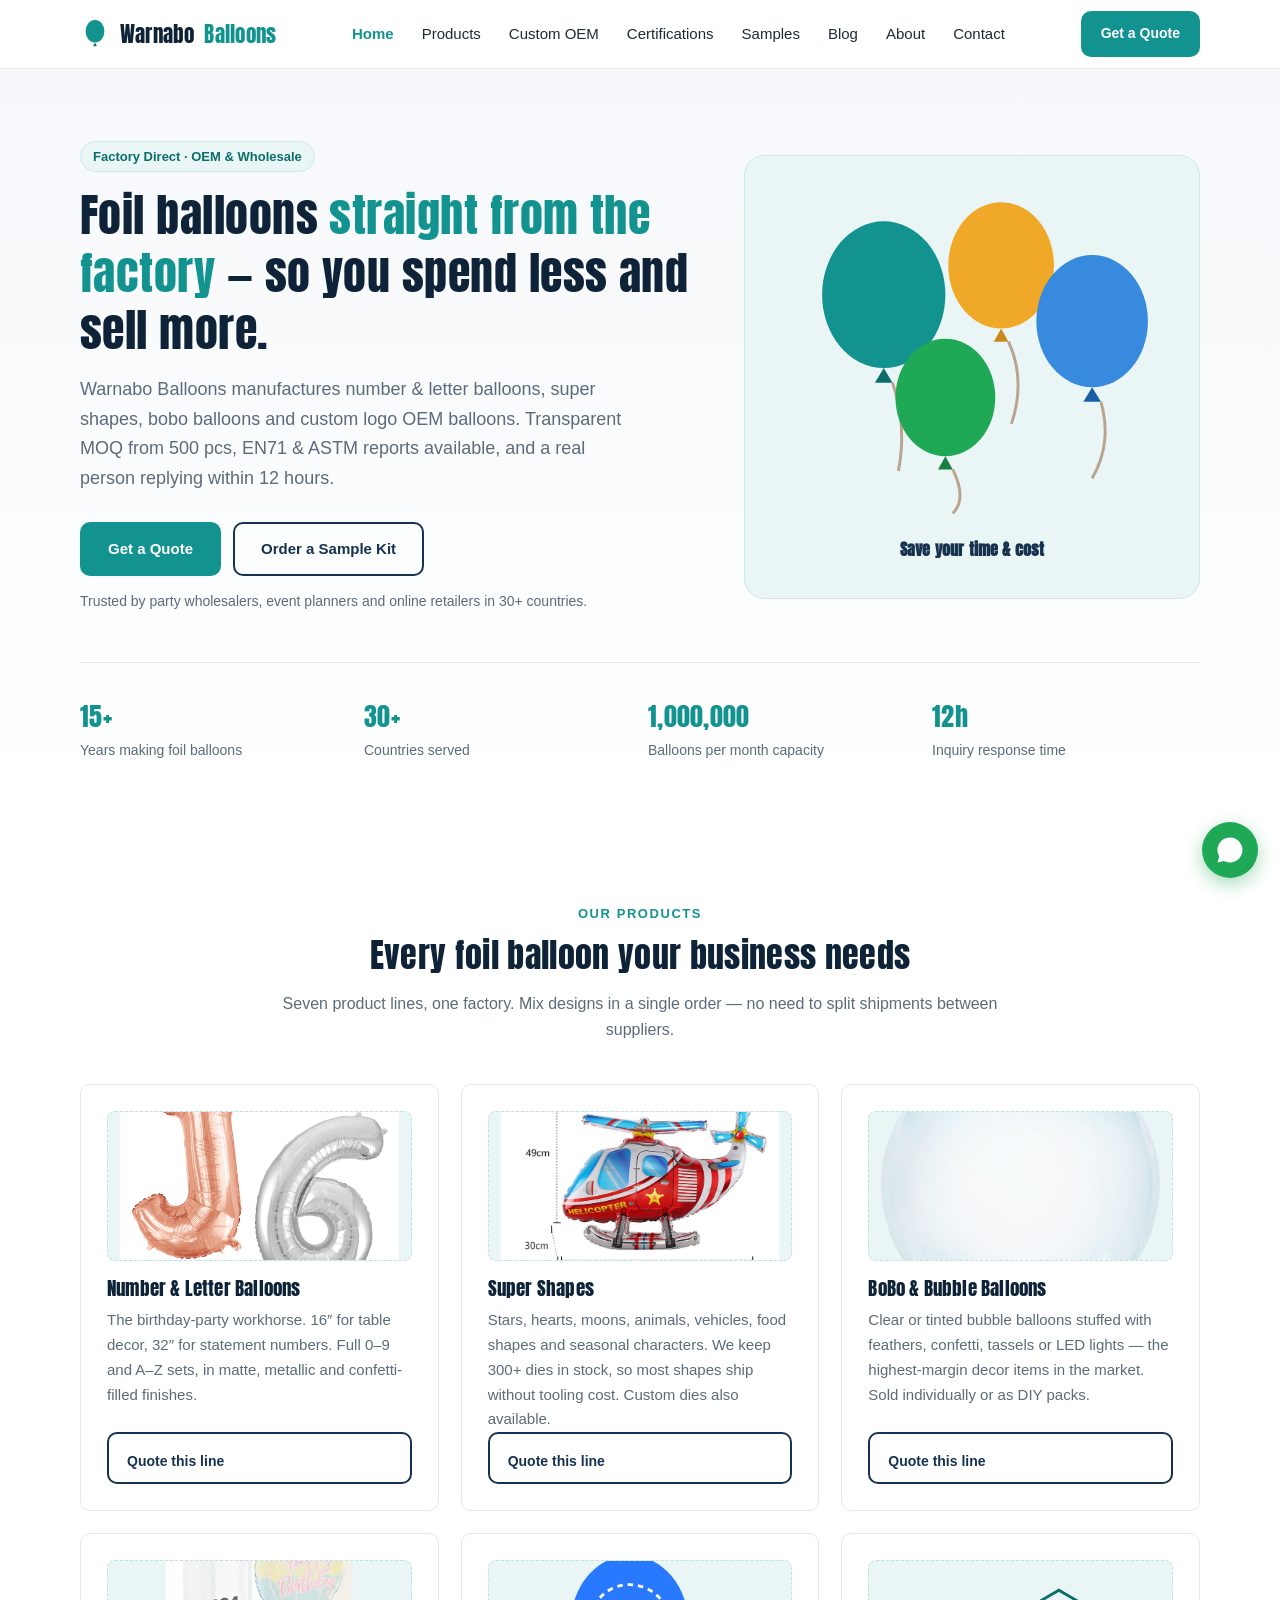
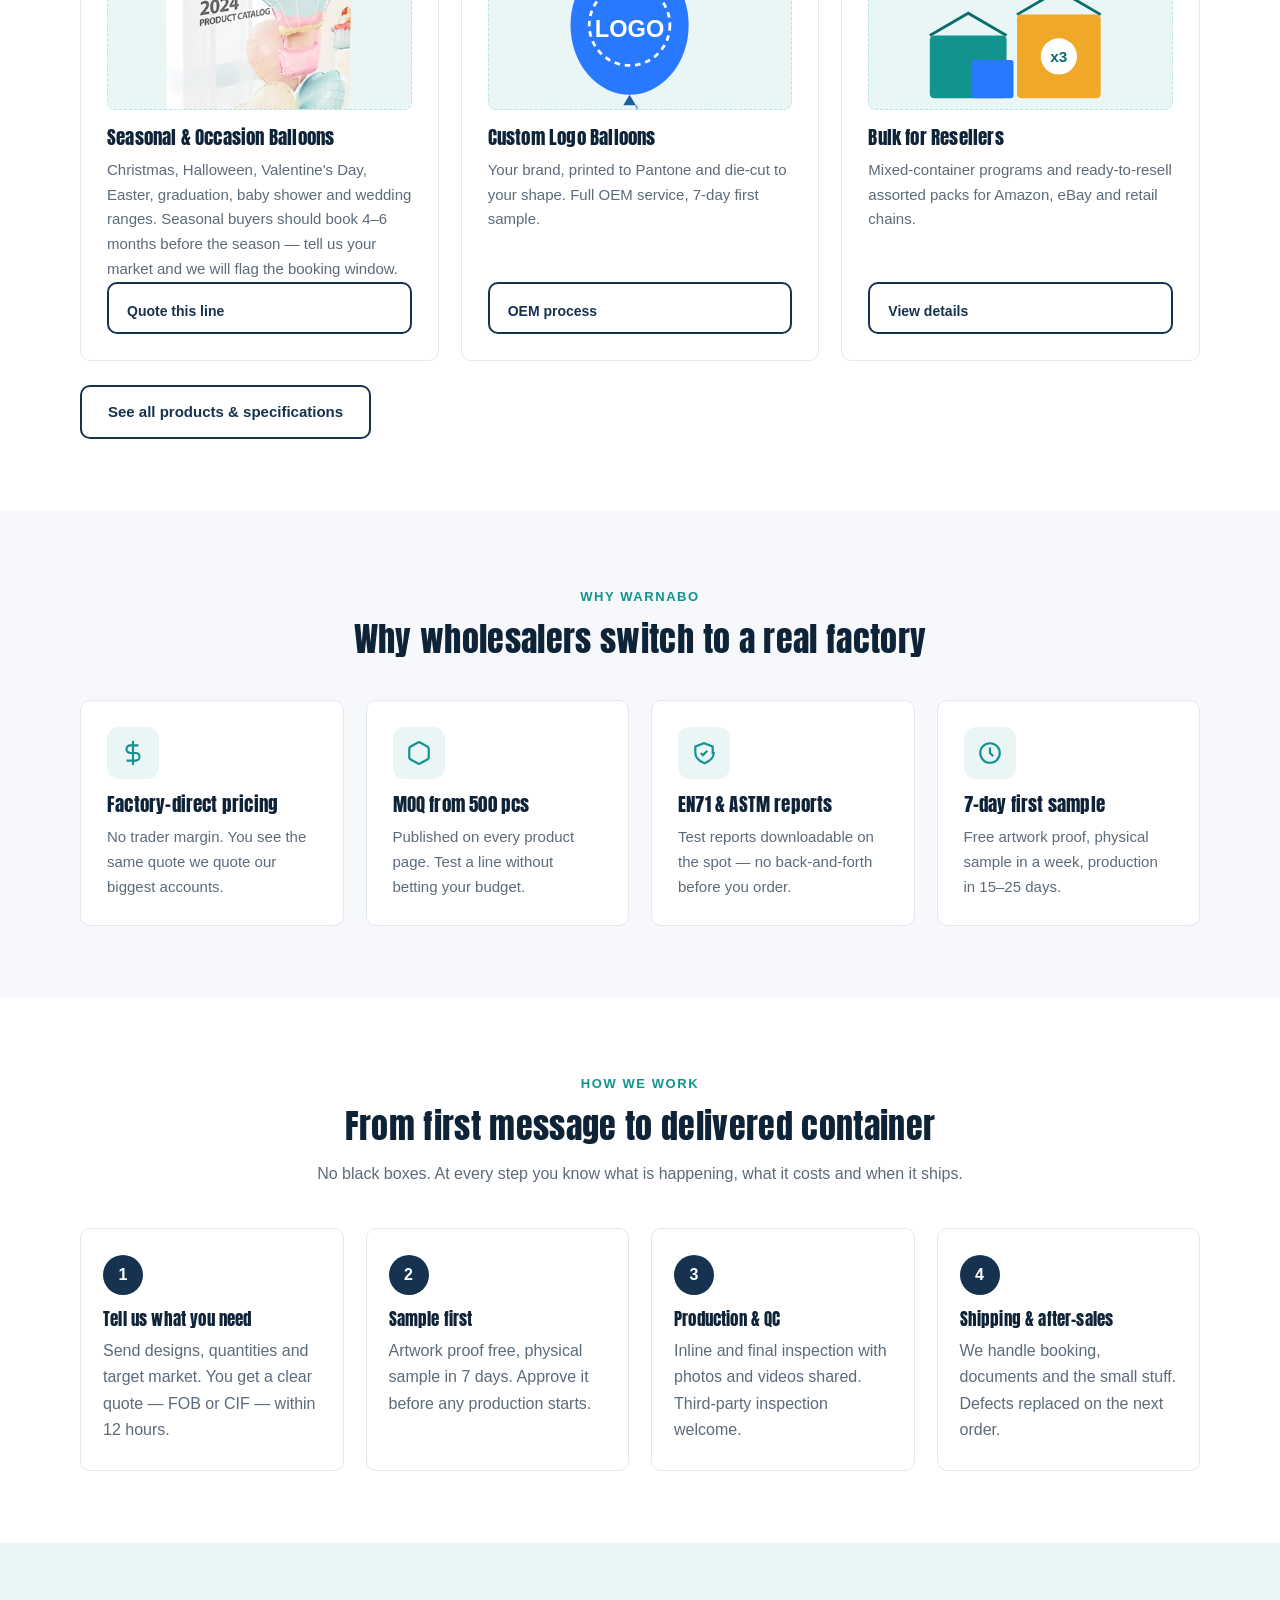
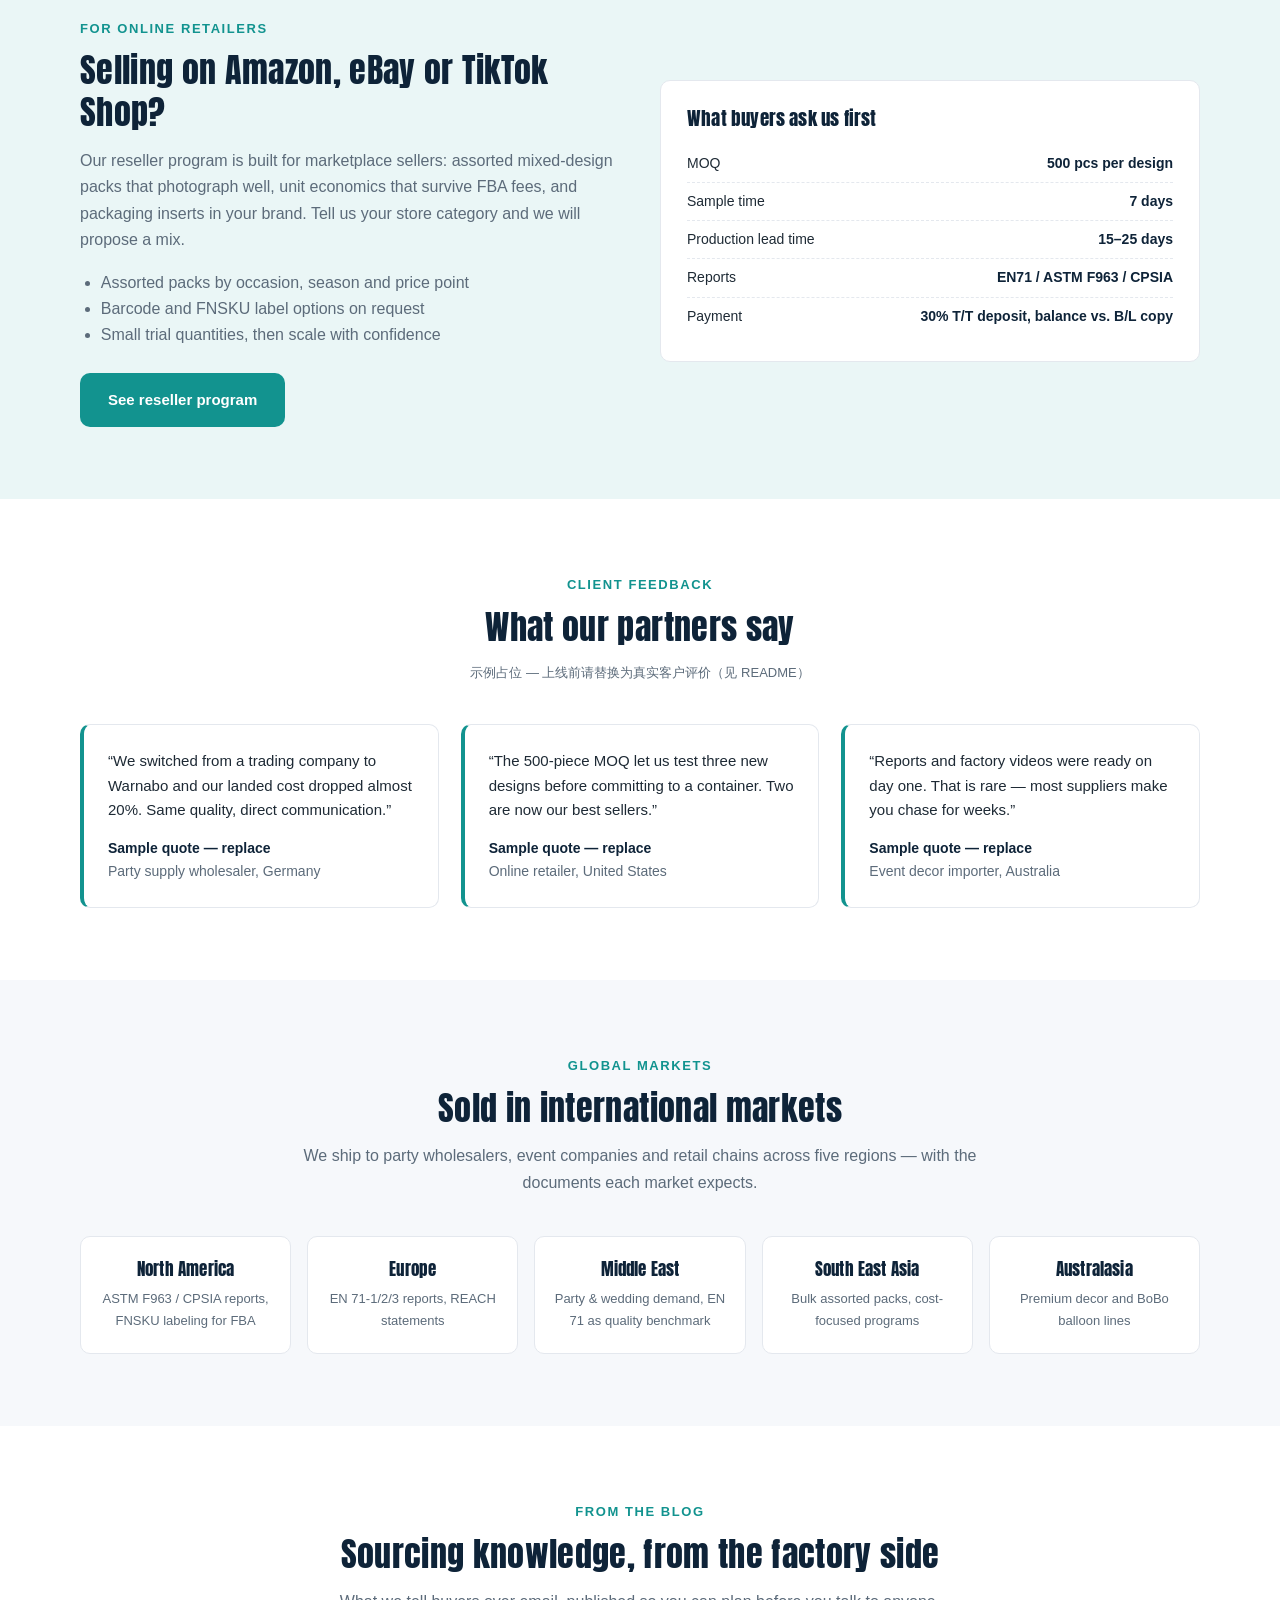
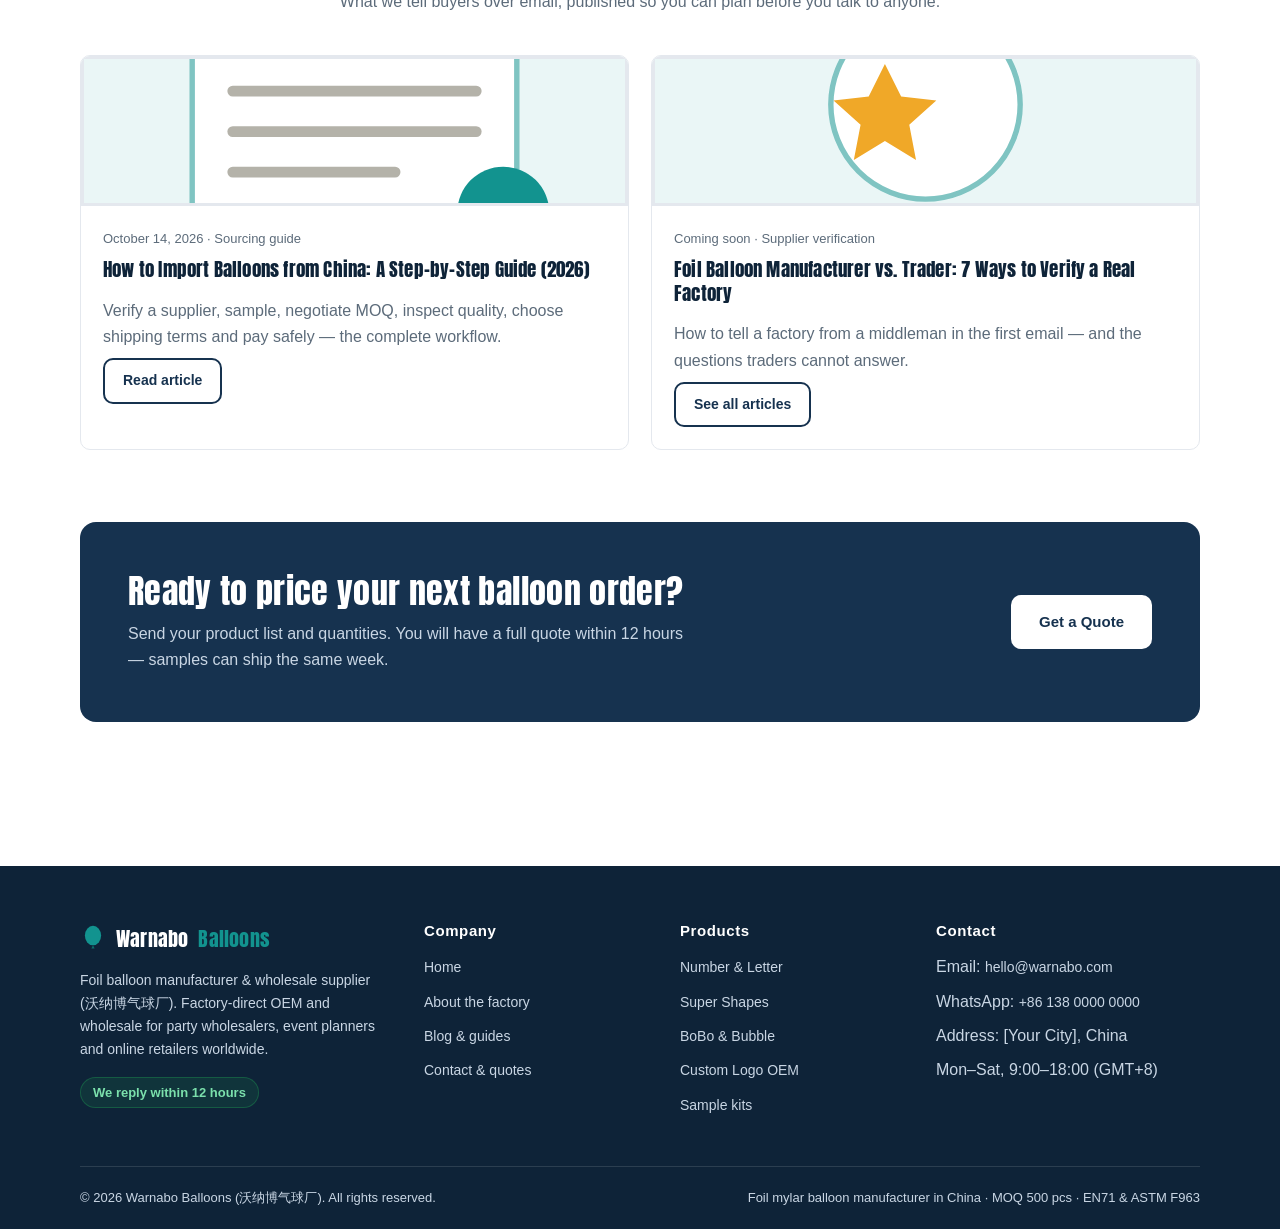
==== index.html @ c81b6c22 "Add files via upload" ====
<!DOCTYPE html>
<html lang="en">
<head>
<meta charset="UTF-8">
<meta name="viewport" content="width=device-width, initial-scale=1.0">
<title>Warnabo Balloons | Foil Mylar Balloon Manufacturer &amp; Wholesale Supplier in China</title>
<meta name="description" content="Warnabo is a China-based foil balloon factory supplying wholesale number &amp; letter balloons, super shapes, bobo balloons and custom logo OEM balloons. MOQ from 500 pcs. EN71 &amp; ASTM certified. Reply within 12 hours.">
<link rel="icon" href="data:image/svg+xml,%3Csvg xmlns='http://www.w3.org/2000/svg' viewBox='0 0 32 32'%3E%3Cellipse cx='16' cy='13' rx='10' ry='12' fill='%23E1553C'/%3E%3Cpath d='M16 25l-2 4h4z' fill='%23C24329'/%3E%3C/svg%3E">
<link rel="stylesheet" href="css/style.css">
<link rel="preconnect" href="https://fonts.googleapis.com">
<link rel="preconnect" href="https://fonts.gstatic.com" crossorigin>
<link href="https://fonts.googleapis.com/css2?family=Anton&display=swap" rel="stylesheet">
</head>
<body>
<header class="site-header">
  <div class="container header-inner">
    <a class="logo" href="index.html">
      <svg width="30" height="30" viewBox="0 0 32 32"><ellipse cx="16" cy="13" rx="10" ry="12" fill="#12938F"/><path d="M16 25l-2 4h4z" fill="#0C6E6B"/></svg>
      Warnabo <span>Balloons</span>
    </a>
    <nav class="nav" id="main-nav" aria-label="Main navigation">
      <a href="index.html" class="active">Home</a>
      <a href="products.html">Products</a>
      <a href="custom-oem.html">Custom OEM</a>
      <a href="certifications.html">Certifications</a>
      <a href="samples.html">Samples</a>
      <a href="blog.html">Blog</a>
      <a href="about.html">About</a>
      <a href="contact.html">Contact</a>
    </nav>
    <div class="header-cta">
      <a class="btn btn-primary btn-sm" href="contact.html">Get a Quote</a>
      <button class="nav-toggle" aria-label="Toggle menu" aria-expanded="false">
        <svg width="22" height="22" viewBox="0 0 24 24" fill="none" stroke="#16324F" stroke-width="2"><path d="M3 6h18M3 12h18M3 18h18"/></svg>
      </button>
    </div>
  </div>
</header>
<main>
<section class="hero">
  <div class="container hero-grid">
    <div>
      <span class="badge">Factory Direct · OEM &amp; Wholesale</span>
      <h1 style="margin-top:14px">Foil balloons <span>straight from the factory</span> — so you spend less and sell more.</h1>
      <p class="lead">Warnabo Balloons manufactures number &amp; letter balloons, super shapes, bobo balloons and custom logo OEM balloons. Transparent MOQ from 500 pcs, EN71 &amp; ASTM reports available, and a real person replying within 12 hours.</p>
      <div class="hero-actions">
        <a class="btn btn-primary" href="contact.html">Get a Quote</a>
        <a class="btn btn-ghost" href="samples.html">Order a Sample Kit</a>
      </div>
      <p class="hero-note">Trusted by party wholesalers, event planners and online retailers in 30+ countries.</p>
    </div>
    <div class="hero-art">
      <svg viewBox="0 0 260 220" width="100%" role="img" aria-label="Assorted foil balloons illustration">
        <g>
          <ellipse cx="70" cy="70" rx="42" ry="50" fill="#12938F"/>
          <path d="M70 120l-6 10h12z" fill="#0C6E6B"/><path d="M76 130q10 30 4 60" stroke="#B9A48F" fill="none" stroke-width="2"/>
          <ellipse cx="150" cy="50" rx="36" ry="43" fill="#F0A828"/>
          <path d="M150 93l-5 9h10z" fill="#C98A1D"/><path d="M155 102q12 26 2 56" stroke="#B9A48F" fill="none" stroke-width="2"/>
          <ellipse cx="212" cy="88" rx="38" ry="45" fill="#378ADD"/>
          <path d="M212 133l-6 10h12z" fill="#185FA5"/><path d="M218 143q8 28 -6 52" stroke="#B9A48F" fill="none" stroke-width="2"/>
          <ellipse cx="112" cy="140" rx="34" ry="40" fill="#1FA855"/>
          <path d="M112 180l-5 9h10z" fill="#157F3D"/><path d="M117 189q10 20 0 30" stroke="#B9A48F" fill="none" stroke-width="2"/>
        </g>
      </svg>
      <p class="tagline">Save your time &amp; cost</p>
    </div>
  </div>
  <div class="container">
    <div class="stats-strip">
      <div class="stat"><b data-count="15" data-suffix="+">15+</b><span>Years making foil balloons</span></div>
      <div class="stat"><b data-count="30" data-suffix="+">30+</b><span>Countries served</span></div>
      <div class="stat"><b data-count="1000000">1,000,000</b><span>Balloons per month capacity</span></div>
      <div class="stat"><b data-count="12" data-suffix="h">12h</b><span>Inquiry response time</span></div>
    </div>
  </div>
</section>
<section class="section">
  <div class="container">
    <div class="section-head center">
      <span class="kicker">Our Products</span>
      <h2>Every foil balloon your business needs</h2>
      <p>Seven product lines, one factory. Mix designs in a single order — no need to split shipments between suppliers.</p>
    </div>
    <div class="grid grid-3" id="home-products-grid">
      <div class="card cat-card">
        <img class="thumb" style="height:150px" src="images/number-letter.jpg" alt="Wholesale number and letter foil balloons" loading="lazy">
        <h3>Number &amp; Letter Balloons</h3>
        <p>16&Prime; and 32&Prime; inflatable digits and letters — birthday, anniversary and milestone best sellers.</p>
        <a class="btn btn-ghost btn-sm cat-actions" href="products.html#number-letter">View details</a>
      </div>
      <div class="card cat-card">
        <img class="thumb" style="height:150px" src="images/seasonal.png" alt="Seasonal and occasion foil balloons" loading="lazy">
        <h3>Super Shapes</h3>
        <p>Stars, hearts, animals, vehicles and licensed-style characters — over 300 designs in stock.</p>
        <a class="btn btn-ghost btn-sm cat-actions" href="products.html#super-shapes">View details</a>
      </div>
      <div class="card cat-card">
        <img class="thumb" style="height:150px" src="images/super-shapes.jpg" alt="Super shape foil balloons" loading="lazy">
        <h3>BoBo &amp; Bubble Balloons</h3>
        <p>Clear-stuffed bubble balloons with feather, confetti or LED fillings — the premium decor line.</p>
        <a class="btn btn-ghost btn-sm cat-actions" href="products.html#bobo-bubble">View details</a>
      </div>
      <div class="card cat-card">
        <img class="thumb" style="height:150px" src="images/custom-oem.svg" alt="Custom logo foil balloons" loading="lazy">
        <h3>Seasonal &amp; Occasions</h3>
        <p>Christmas, Halloween, Valentine's, graduation and baby shower ranges, updated every season.</p>
        <a class="btn btn-ghost btn-sm cat-actions" href="products.html#seasonal">View details</a>
      </div>
      <div class="card cat-card">
        <img class="thumb" style="height:150px" src="images/bobo-bubble.png" alt="BoBo and bubble balloons" loading="lazy">
        <h3>Custom Logo Balloons</h3>
        <p>Your brand, printed to Pantone and die-cut to your shape. Full OEM service, 7-day first sample.</p>
        <a class="btn btn-ghost btn-sm cat-actions" href="custom-oem.html">OEM process</a>
      </div>
      <div class="card cat-card">
        <img class="thumb" style="height:150px" src="images/bulk-resellers.svg" alt="Bulk assorted balloon packs for resellers" loading="lazy">
        <h3>Bulk for Resellers</h3>
        <p>Mixed-container programs and ready-to-resell assorted packs for Amazon, eBay and retail chains.</p>
        <a class="btn btn-ghost btn-sm cat-actions" href="products.html#bulk-resellers">View details</a>
      </div>
    </div>
    <p class="mt-3"><a class="btn btn-ghost" href="products.html">See all products &amp; specifications</a></p>
  </div>
</section>
<section class="section section-soft">
  <div class="container">
    <div class="section-head center">
      <span class="kicker">Why Warnabo</span>
      <h2>Why wholesalers switch to a real factory</h2>
    </div>
    <div class="grid grid-4">
      <div class="card"><div class="card-icon"><svg width="26" height="26" viewBox="0 0 24 24" fill="none" stroke="#12938F" stroke-width="2"><path d="M12 1v22M17 5H9.5a3.5 3.5 0 000 7h5a3.5 3.5 0 010 7H6"/></svg></div>
        <h3>Factory-direct pricing</h3><p>No trader margin. You see the same quote we quote our biggest accounts.</p></div>
      <div class="card"><div class="card-icon"><svg width="26" height="26" viewBox="0 0 24 24" fill="none" stroke="#12938F" stroke-width="2"><path d="M21 16V8a2 2 0 00-1-1.73l-7-4a2 2 0 00-2 0l-7 4A2 2 0 003 8v8a2 2 0 001 1.73l7 4a2 2 0 002 0l7-4A2 2 0 0021 16z"/></svg></div>
        <h3>MOQ from 500 pcs</h3><p>Published on every product page. Test a line without betting your budget.</p></div>
      <div class="card"><div class="card-icon"><svg width="26" height="26" viewBox="0 0 24 24" fill="none" stroke="#12938F" stroke-width="2"><path d="M9 12l2 2 4-4"/><path d="M21 12c0 5-3.5 7.5-8.5 9.5C7.5 19.5 4 17 4 12V6l8-3 8 3v6z"/></svg></div>
        <h3>EN71 &amp; ASTM reports</h3><p>Test reports downloadable on the spot — no back-and-forth before you order.</p></div>
      <div class="card"><div class="card-icon"><svg width="26" height="26" viewBox="0 0 24 24" fill="none" stroke="#12938F" stroke-width="2"><circle cx="12" cy="12" r="9"/><path d="M12 7v5l3 3"/></svg></div>
        <h3>7-day first sample</h3><p>Free artwork proof, physical sample in a week, production in 15&ndash;25 days.</p></div>
    </div>
  </div>
</section>
<section class="section">
  <div class="container">
    <div class="section-head center">
      <span class="kicker">How We Work</span>
      <h2>From first message to delivered container</h2>
      <p>No black boxes. At every step you know what is happening, what it costs and when it ships.</p>
    </div>
    <div class="steps">
      <div class="step"><h3>Tell us what you need</h3><p>Send designs, quantities and target market. You get a clear quote — FOB or CIF — within 12 hours.</p></div>
      <div class="step"><h3>Sample first</h3><p>Artwork proof free, physical sample in 7 days. Approve it before any production starts.</p></div>
      <div class="step"><h3>Production &amp; QC</h3><p>Inline and final inspection with photos and videos shared. Third-party inspection welcome.</p></div>
      <div class="step"><h3>Shipping &amp; after-sales</h3><p>We handle booking, documents and the small stuff. Defects replaced on the next order.</p></div>
    </div>
  </div>
</section>
<section class="section section-warm">
  <div class="container grid grid-2" style="align-items:center; gap:40px">
    <div>
      <span class="kicker">For Online Retailers</span>
      <h2>Selling on Amazon, eBay or TikTok Shop?</h2>
      <p>Our reseller program is built for marketplace sellers: assorted mixed-design packs that photograph well, unit economics that survive FBA fees, and packaging inserts in your brand. Tell us your store category and we will propose a mix.</p>
      <ul class="mt-2" style="color:var(--muted)">
        <li>Assorted packs by occasion, season and price point</li>
        <li>Barcode and FNSKU label options on request</li>
        <li>Small trial quantities, then scale with confidence</li>
      </ul>
      <p class="mt-3"><a class="btn btn-primary" href="products.html#bulk-resellers">See reseller program</a></p>
    </div>
    <div class="card">
      <h3>What buyers ask us first</h3>
      <ul class="spec-list mt-2">
        <li><span>MOQ</span><b>500 pcs per design</b></li>
        <li><span>Sample time</span><b>7 days</b></li>
        <li><span>Production lead time</span><b>15&ndash;25 days</b></li>
        <li><span>Reports</span><b>EN71 / ASTM F963 / CPSIA</b></li>
        <li><span>Payment</span><b>30% T/T deposit, balance vs. B/L copy</b></li>
      </ul>
    </div>
  </div>
</section>
<section class="section">
  <div class="container">
    <div class="section-head center">
      <span class="kicker">Client Feedback</span>
      <h2>What our partners say</h2>
      <p style="font-size:13px; color:var(--muted)">示例占位 — 上线前请替换为真实客户评价（见 README）</p>
    </div>
    <div class="grid grid-3">
      <div class="quote"><p>&ldquo;We switched from a trading company to Warnabo and our landed cost dropped almost 20%. Same quality, direct communication.&rdquo;</p><footer><b>Sample quote — replace</b>Party supply wholesaler, Germany</footer></div>
      <div class="quote"><p>&ldquo;The 500-piece MOQ let us test three new designs before committing to a container. Two are now our best sellers.&rdquo;</p><footer><b>Sample quote — replace</b>Online retailer, United States</footer></div>
      <div class="quote"><p>&ldquo;Reports and factory videos were ready on day one. That is rare — most suppliers make you chase for weeks.&rdquo;</p><footer><b>Sample quote — replace</b>Event decor importer, Australia</footer></div>
    </div>
  </div>
</section>
<section class="section section-soft">
  <div class="container">
    <div class="section-head center">
      <span class="kicker">Global Markets</span>
      <h2>Sold in international markets</h2>
      <p>We ship to party wholesalers, event companies and retail chains across five regions — with the documents each market expects.</p>
    </div>
    <div class="market-grid">
      <div class="market-card"><h3>North America</h3><p>ASTM F963 / CPSIA reports, FNSKU labeling for FBA</p></div>
      <div class="market-card"><h3>Europe</h3><p>EN 71-1/2/3 reports, REACH statements</p></div>
      <div class="market-card"><h3>Middle East</h3><p>Party &amp; wedding demand, EN 71 as quality benchmark</p></div>
      <div class="market-card"><h3>South East Asia</h3><p>Bulk assorted packs, cost-focused programs</p></div>
      <div class="market-card"><h3>Australasia</h3><p>Premium decor and BoBo balloon lines</p></div>
    </div>
  </div>
</section>
<section class="section">
  <div class="container">
    <div class="section-head center">
      <span class="kicker">From the Blog</span>
      <h2>Sourcing knowledge, from the factory side</h2>
      <p>What we tell buyers over email, published so you can plan before you talk to anyone.</p>
    </div>
    <div class="grid grid-2">
      <div class="post-card">
        <img class="thumb" style="height:150px" src="images/blog-cover-1.svg" alt="Balloon importing guide" loading="lazy">
        <div class="body">
          <span class="post-meta">October 14, 2026 · Sourcing guide</span>
          <h3 style="font-size:19px">How to Import Balloons from China: A Step-by-Step Guide (2026)</h3>
          <p>Verify a supplier, sample, negotiate MOQ, inspect quality, choose shipping terms and pay safely — the complete workflow.</p>
          <p><a class="btn btn-ghost btn-sm" href="blog/how-to-import-balloons-from-china.html" style="margin-top:auto">Read article</a></p>
        </div>
      </div>
      <div class="post-card">
        <img class="thumb" style="height:150px" src="images/blog-cover-2.svg" alt="Verifying a factory" loading="lazy">
        <div class="body">
          <span class="post-meta">Coming soon · Supplier verification</span>
          <h3 style="font-size:19px">Foil Balloon Manufacturer vs. Trader: 7 Ways to Verify a Real Factory</h3>
          <p>How to tell a factory from a middleman in the first email — and the questions traders cannot answer.</p>
          <p><a class="btn btn-ghost btn-sm" href="blog.html" style="margin-top:auto">See all articles</a></p>
        </div>
      </div>
    </div>
  </div>
</section>
<section class="section" style="padding-top:0">
  <div class="container">
    <div class="cta-band">
      <div>
        <h2>Ready to price your next balloon order?</h2>
        <p>Send your product list and quantities. You will have a full quote within 12 hours — samples can ship the same week.</p>
      </div>
      <a class="btn btn-light" href="contact.html">Get a Quote</a>
    </div>
  </div>
</section>
</main>
<footer class="site-footer">
  <div class="container">
    <div class="footer-grid">
      <div>
        <div class="footer-brand">
          <svg width="26" height="26" viewBox="0 0 32 32"><ellipse cx="16" cy="13" rx="10" ry="12" fill="#12938F"/><path d="M16 25l-2 4h4z" fill="#0C6E6B"/></svg>
          Warnabo <span>Balloons</span>
        </div>
        <p style="color:#C9D6E4; font-size:14px">Foil balloon manufacturer &amp; wholesale supplier (沃纳博气球厂). Factory-direct OEM and wholesale for party wholesalers, event planners and online retailers worldwide.</p>
        <p class="mt-2"><span class="badge badge-green" style="background:#1FA85522; border-color:#1FA85555; color:#7BE0AC">We reply within 12 hours</span></p>
      </div>
      <div>
        <h4>Company</h4>
        <ul>
          <li><a href="index.html">Home</a></li>
          <li><a href="about.html">About the factory</a></li>
          <li><a href="blog.html">Blog &amp; guides</a></li>
          <li><a href="contact.html">Contact &amp; quotes</a></li>
        </ul>
      </div>
      <div>
        <h4>Products</h4>
        <ul>
          <li><a href="products.html#number-letter">Number &amp; Letter</a></li>
          <li><a href="products.html#super-shapes">Super Shapes</a></li>
          <li><a href="products.html#bobo-bubble">BoBo &amp; Bubble</a></li>
          <li><a href="custom-oem.html">Custom Logo OEM</a></li>
          <li><a href="samples.html">Sample kits</a></li>
        </ul>
      </div>
      <div>
        <h4>Contact</h4>
        <ul>
          <li>Email: <a href="mailto:hello@warnabo.com">hello@warnabo.com</a></li>
          <li>WhatsApp: <a href="https://wa.me/8613800000000?text=Hi%20Warnabo%2C%20I%20found%20you%20on%20your%20website%20and%20I%27m%20interested%20in%20your%20foil%20balloons." target="_blank" rel="noopener">+86 138 0000 0000</a></li>
          <li>Address: [Your City], China — replace</li>
          <li>Mon&ndash;Sat, 9:00&ndash;18:00 (GMT+8)</li>
        </ul>
      </div>
    </div>
    <div class="footer-bottom">
      <span>&copy; 2026 Warnabo Balloons (沃纳博气球厂). All rights reserved.</span>
      <span>Foil mylar balloon manufacturer in China &middot; MOQ 500 pcs &middot; EN71 &amp; ASTM F963</span>
    </div>
  </div>
</footer>
<a class="wa-float" href="https://wa.me/8613800000000?text=Hi%20Warnabo%2C%20I%20found%20you%20on%20your%20website%20and%20I%27m%20interested%20in%20your%20foil%20balloons." target="_blank" rel="noopener" aria-label="Chat on WhatsApp">
  <svg viewBox="0 0 24 24" fill="#fff"><path d="M17.5 14.4c-.3-.2-1.8-.9-2.1-1s-.5-.1-.7.1c-.2.3-.7.9-.9 1.1-.2.2-.3.2-.6.1-.3-.2-1.2-.5-2.3-1.4-.8-.8-1.4-1.6-1.6-1.9-.2-.3 0-.4.1-.6.1-.1.3-.4.5-.6.1-.2.2-.3.3-.5.1-.2 0-.4 0-.5s-.7-1.7-.9-2.3c-.2-.6-.5-.5-.7-.5h-.6c-.2 0-.5.1-.8.4-.3.3-1 1-1 2.4s1 2.8 1.2 3c.1.2 2 3.1 4.9 4.3 2.4 1 3.4 1.1 4.6 1 .6 0 1.5-.6 1.7-1.2.2-.6.2-1.1.2-1.2-.1-.1-.2-.2-.5-.3zM12 2a10 10 0 00-8.6 15.1L2 22l5-1.3A10 10 0 1012 2z"/></svg>
</a>
<script src="js/main.js"></script>
<script src="js/render.js" defer></script>
</body>
</html>
---- css/style.css ----
:root {
  --navy: #16324F;
  --navy-dark: #0E2338;
  --coral: #12938F;
  --coral-dark: #0C6E6B;
  --ink: #1E2A35;
  --muted: #5C6B7A;
  --line: #E4E8EE;
  --bg: #FFFFFF;
  --bg-soft: #F6F8FB;
  --bg-warm: #EAF6F6;
  --green: #1FA855;
  --radius: 10px;
  --font: -apple-system, BlinkMacSystemFont, "Segoe UI", "PingFang SC", "Hiragino Sans GB", "Microsoft YaHei", Roboto, Helvetica, Arial, sans-serif;
}

* { margin: 0; padding: 0; box-sizing: border-box; }
html { scroll-behavior: smooth; -webkit-text-size-adjust: 100%; }
body { font-family: var(--font); color: var(--ink); background: var(--bg); line-height: 1.65; font-size: 16px; }
img { max-width: 100%; display: block; }
a { color: var(--navy); text-decoration: none; }
a:hover { color: var(--coral); }
ul, ol { padding-left: 1.3em; }
.container { max-width: 1160px; margin: 0 auto; padding: 0 20px; }
.section { padding: 72px 0; }
.section-soft { background: var(--bg-soft); }
.section-warm { background: var(--bg-warm); }
.section-head { max-width: 720px; margin-bottom: 40px; }
.section-head.center { margin-left: auto; margin-right: auto; text-align: center; }
.kicker { display: inline-block; font-size: 13px; font-weight: 600; letter-spacing: .12em; text-transform: uppercase; color: var(--coral); margin-bottom: 10px; }
h1, h2, h3, h4 { color: var(--navy-dark); line-height: 1.25; font-weight: 700; }
h1 { font-size: clamp(30px, 4.5vw, 46px); }
h2 { font-size: clamp(24px, 3.2vw, 34px); margin-bottom: 14px; }
h3 { font-size: 19px; margin-bottom: 8px; }
p { color: var(--muted); }
.lead { font-size: 18px; }
.mt-1 { margin-top: 8px; } .mt-2 { margin-top: 16px; } .mt-3 { margin-top: 24px; } .mt-4 { margin-top: 40px; }

.btn { display: inline-block; padding: 13px 26px; border-radius: var(--radius); font-weight: 600; font-size: 15px; border: 2px solid transparent; cursor: pointer; transition: all .15s; }
.btn-primary { background: var(--coral); color: #fff; }
.btn-primary:hover { background: var(--coral-dark); color: #fff; }
.btn-ghost { border-color: var(--navy); color: var(--navy); }
.btn-ghost:hover { background: var(--navy); color: #fff; }
.btn-light { background: #fff; color: var(--navy); }
.btn-sm { padding: 9px 18px; font-size: 14px; }

.badge { display: inline-block; padding: 4px 12px; border-radius: 999px; font-size: 13px; font-weight: 600; background: var(--bg-warm); color: var(--coral-dark); border: 1px solid #CDE9E9; }
.badge-green { background: #EAF7EF; color: var(--green); border-color: #CBEAD8; }

/* ---------- header ---------- */
.site-header { position: sticky; top: 0; z-index: 50; background: rgba(255,255,255,.96); border-bottom: 1px solid var(--line); }
.header-inner { display: flex; align-items: center; justify-content: space-between; gap: 20px; height: 68px; }
.logo { display: flex; align-items: center; gap: 10px; font-weight: 800; font-size: 21px; color: var(--navy-dark); }
.logo span { color: var(--coral); }
.logo:hover { color: var(--navy-dark); }
.nav { display: flex; align-items: center; gap: 4px; }
.nav a { padding: 8px 12px; font-size: 15px; font-weight: 500; color: var(--ink); border-radius: 8px; white-space: nowrap; }
.nav a:hover { background: var(--bg-soft); color: var(--coral); }
.nav a.active { color: var(--coral); font-weight: 600; }
.header-cta { display: flex; align-items: center; gap: 10px; }
.nav-toggle { display: none; background: none; border: 1px solid var(--line); border-radius: 8px; padding: 8px 10px; cursor: pointer; }
.nav-toggle svg { display: block; }

/* ---------- hero ---------- */
.hero { background: linear-gradient(180deg, var(--bg-soft), #fff); padding: 72px 0 64px; overflow: hidden; }
.hero-grid { display: grid; grid-template-columns: 1.15fr .85fr; gap: 48px; align-items: center; }
.hero h1 span { color: var(--coral); }
.hero .lead { margin-top: 16px; max-width: 560px; }
.hero-actions { display: flex; flex-wrap: wrap; gap: 12px; margin-top: 28px; }
.hero-note { margin-top: 14px; font-size: 14px; color: var(--muted); }
.hero-art { position: relative; background: var(--bg-warm); border: 1px solid #CDE9E9; border-radius: 20px; padding: 36px; text-align: center; }
.hero-art .tagline { font-weight: 700; color: var(--navy); margin-top: 12px; }
.stats-strip { display: grid; grid-template-columns: repeat(4, 1fr); gap: 16px; margin-top: 48px; border-top: 1px solid var(--line); padding-top: 32px; }
.stat b { display: block; font-size: 26px; color: var(--coral); }
.stat span { font-size: 14px; color: var(--muted); }

/* page hero (inner pages) */
.page-hero { background: var(--bg-soft); padding: 56px 0 48px; border-bottom: 1px solid var(--line); }
.page-hero p { max-width: 680px; margin-top: 12px; font-size: 17px; }

/* ---------- cards ---------- */
.grid { display: grid; gap: 22px; }
.grid-2 { grid-template-columns: repeat(2, 1fr); }
.grid-3 { grid-template-columns: repeat(3, 1fr); }
.grid-4 { grid-template-columns: repeat(4, 1fr); }
.card { background: #fff; border: 1px solid var(--line); border-radius: var(--radius); padding: 26px; transition: box-shadow .15s, transform .15s; }
.card:hover { box-shadow: 0 8px 24px rgba(22,50,79,.08); transform: translateY(-2px); }
.card p { font-size: 15px; }
.card .card-icon { width: 52px; height: 52px; border-radius: 12px; background: var(--bg-warm); display: flex; align-items: center; justify-content: center; margin-bottom: 14px; }

.cat-card { display: flex; flex-direction: column; }
.cat-card .thumb { height: 150px; border-radius: 8px; background: var(--bg-warm); border: 1px dashed #BEE3E3; display: flex; align-items: center; justify-content: center; color: var(--coral-dark); font-size: 14px; font-weight: 600; margin-bottom: 16px; text-align: center; padding: 0 12px; }
.spec-list { list-style: none; padding: 0; margin: 14px 0 0; font-size: 14px; }
.spec-list li { display: flex; justify-content: space-between; gap: 12px; padding: 7px 0; border-bottom: 1px dashed var(--line); }
.spec-list li:last-child { border-bottom: 0; }
.spec-list b { color: var(--navy-dark); font-weight: 600; text-align: right; }
.cat-actions { margin-top: auto; padding-top: 16px; }

/* ---------- process ---------- */
.steps { counter-reset: step; display: grid; grid-template-columns: repeat(4, 1fr); gap: 22px; }
.step { position: relative; background: #fff; border: 1px solid var(--line); border-radius: var(--radius); padding: 26px 22px; }
.step::before { counter-increment: step; content: counter(step); display: flex; align-items: center; justify-content: center; width: 40px; height: 40px; border-radius: 50%; background: var(--navy); color: #fff; font-weight: 700; margin-bottom: 14px; }
.step h3 { font-size: 17px; }

/* ---------- table ---------- */
.table-wrap { overflow-x: auto; border: 1px solid var(--line); border-radius: var(--radius); background: #fff; }
table { width: 100%; border-collapse: collapse; font-size: 15px; min-width: 560px; }
th, td { padding: 13px 16px; text-align: left; border-bottom: 1px solid var(--line); }
th { background: var(--bg-soft); color: var(--navy-dark); font-weight: 600; font-size: 14px; }
tr:last-child td { border-bottom: 0; }

/* ---------- testimonials ---------- */
.quote { background: #fff; border: 1px solid var(--line); border-left: 4px solid var(--coral); border-radius: var(--radius); padding: 24px; }
.quote p { color: var(--ink); font-size: 15px; }
.quote footer { margin-top: 14px; font-size: 14px; color: var(--muted); }
.quote footer b { color: var(--navy-dark); display: block; }

/* ---------- faq ---------- */
.faq-item { border: 1px solid var(--line); border-radius: var(--radius); background: #fff; margin-bottom: 12px; }
.faq-item summary { cursor: pointer; padding: 18px 22px; font-weight: 600; color: var(--navy-dark); list-style: none; display: flex; justify-content: space-between; align-items: center; gap: 12px; }
.faq-item summary::after { content: "+"; font-size: 22px; color: var(--coral); font-weight: 400; }
.faq-item[open] summary::after { content: "−"; }
.faq-item p { padding: 0 22px 18px; font-size: 15px; }

/* ---------- form ---------- */
.form-card { background: #fff; border: 1px solid var(--line); border-radius: var(--radius); padding: 32px; }
.form-grid { display: grid; grid-template-columns: 1fr 1fr; gap: 18px; }
.field { display: flex; flex-direction: column; gap: 6px; }
.field.full { grid-column: 1 / -1; }
label { font-size: 14px; font-weight: 600; color: var(--navy-dark); }
.req { color: var(--coral); }
input, select, textarea { font-family: var(--font); font-size: 15px; padding: 11px 14px; border: 1px solid var(--line); border-radius: 8px; background: #fff; color: var(--ink); }
input:focus, select:focus, textarea:focus { outline: 2px solid rgba(225,85,60,.35); border-color: var(--coral); }
textarea { resize: vertical; min-height: 120px; }
.check-group { display: flex; flex-wrap: wrap; gap: 10px 18px; }
.check-group label { font-weight: 400; display: flex; align-items: center; gap: 7px; color: var(--ink); font-size: 14px; }
.form-note { font-size: 13px; color: var(--muted); margin-top: 12px; }

/* ---------- blog ---------- */
.post-card { display: flex; flex-direction: column; background: #fff; border: 1px solid var(--line); border-radius: var(--radius); overflow: hidden; }
.post-card .thumb { height: 150px; background: var(--bg-warm); display: flex; align-items: center; justify-content: center; color: var(--coral-dark); font-size: 14px; font-weight: 600; }
.post-card .body { padding: 22px; display: flex; flex-direction: column; gap: 8px; flex: 1; }
.post-card h3 { font-size: 18px; }
.post-meta { font-size: 13px; color: var(--muted); }
.article { max-width: 760px; }
.article h2 { margin-top: 36px; }
.article h3 { margin-top: 26px; }
.article p { margin-top: 12px; }
.article ul, .article ol { margin-top: 12px; color: var(--muted); }
.article li { margin-top: 6px; }
.toc-box { background: var(--bg-soft); border: 1px solid var(--line); border-radius: var(--radius); padding: 20px 24px; margin: 24px 0; }
.toc-box b { color: var(--navy-dark); }
.toc-box ul { margin-top: 8px; }

/* ---------- cta band ---------- */
.cta-band { background: var(--navy); border-radius: 16px; padding: 48px; display: flex; align-items: center; justify-content: space-between; gap: 28px; flex-wrap: wrap; }
.cta-band h2 { color: #fff; margin: 0; }
.cta-band p { color: #C9D6E4; margin-top: 8px; max-width: 560px; }

/* ---------- footer ---------- */
.site-footer { background: var(--navy-dark); color: #C9D6E4; margin-top: 72px; }
.footer-grid { display: grid; grid-template-columns: 1.4fr 1fr 1fr 1.2fr; gap: 36px; padding: 56px 0 40px; }
.site-footer h4 { color: #fff; margin-bottom: 14px; font-size: 15px; letter-spacing: .04em; }
.site-footer a { color: #C9D6E4; font-size: 14px; }
.site-footer a:hover { color: #fff; }
.site-footer ul { list-style: none; padding: 0; }
.site-footer li { margin-bottom: 8px; }
.footer-brand { display: flex; align-items: center; gap: 10px; color: #fff; font-weight: 800; font-size: 20px; margin-bottom: 14px; }
.footer-brand span { color: var(--coral); }
.footer-bottom { border-top: 1px solid rgba(255,255,255,.12); padding: 20px 0; font-size: 13px; display: flex; justify-content: space-between; gap: 16px; flex-wrap: wrap; }

/* ---------- whatsapp float ---------- */
.wa-float { position: fixed; right: 22px; bottom: 22px; z-index: 60; width: 56px; height: 56px; border-radius: 50%; background: var(--green); display: flex; align-items: center; justify-content: center; box-shadow: 0 6px 18px rgba(31,168,85,.4); }
.wa-float:hover { background: #157F3D; transform: scale(1.05); }
.wa-float svg { width: 30px; height: 30px; }

/* ---------- responsive ---------- */
@media (max-width: 960px) {
  .hero-grid { grid-template-columns: 1fr; }
  .hero-art { order: -1; }
  .grid-4, .steps { grid-template-columns: repeat(2, 1fr); }
  .grid-3 { grid-template-columns: repeat(2, 1fr); }
  .footer-grid { grid-template-columns: 1fr 1fr; }
  .nav { display: none; position: absolute; top: 68px; left: 0; right: 0; background: #fff; border-bottom: 1px solid var(--line); flex-direction: column; align-items: stretch; padding: 10px 20px 18px; }
  .nav.open { display: flex; }
  .nav-toggle { display: block; }
}
@media (max-width: 640px) {
  .section { padding: 52px 0; }
  .grid-2, .grid-3, .grid-4, .steps, .form-grid { grid-template-columns: 1fr; }
  .stats-strip { grid-template-columns: repeat(2, 1fr); gap: 24px 12px; }
  .header-cta .btn { display: none; }
  .footer-grid { grid-template-columns: 1fr; gap: 28px; }
  .cta-band { padding: 32px 24px; }
}

h1, h2, h3, .logo, .footer-brand, .stat b, .tagline { font-family: "Anton", var(--font); font-weight: 400; letter-spacing: .01em; }
.market-grid { display: grid; grid-template-columns: repeat(5, 1fr); gap: 16px; }
.market-card { background: #fff; border: 1px solid var(--line); border-radius: var(--radius); padding: 22px 18px; text-align: center; }
.market-card h3 { font-size: 17px; }
.market-card p { font-size: 13px; margin-top: 6px; }
@media (max-width: 860px) { .market-grid { grid-template-columns: repeat(2, 1fr); } }
@media (max-width: 520px) { .market-grid { grid-template-columns: 1fr; } }

img.thumb { width: 100%; object-fit: cover; border-style: solid; border-color: var(--line); background: #fff; }
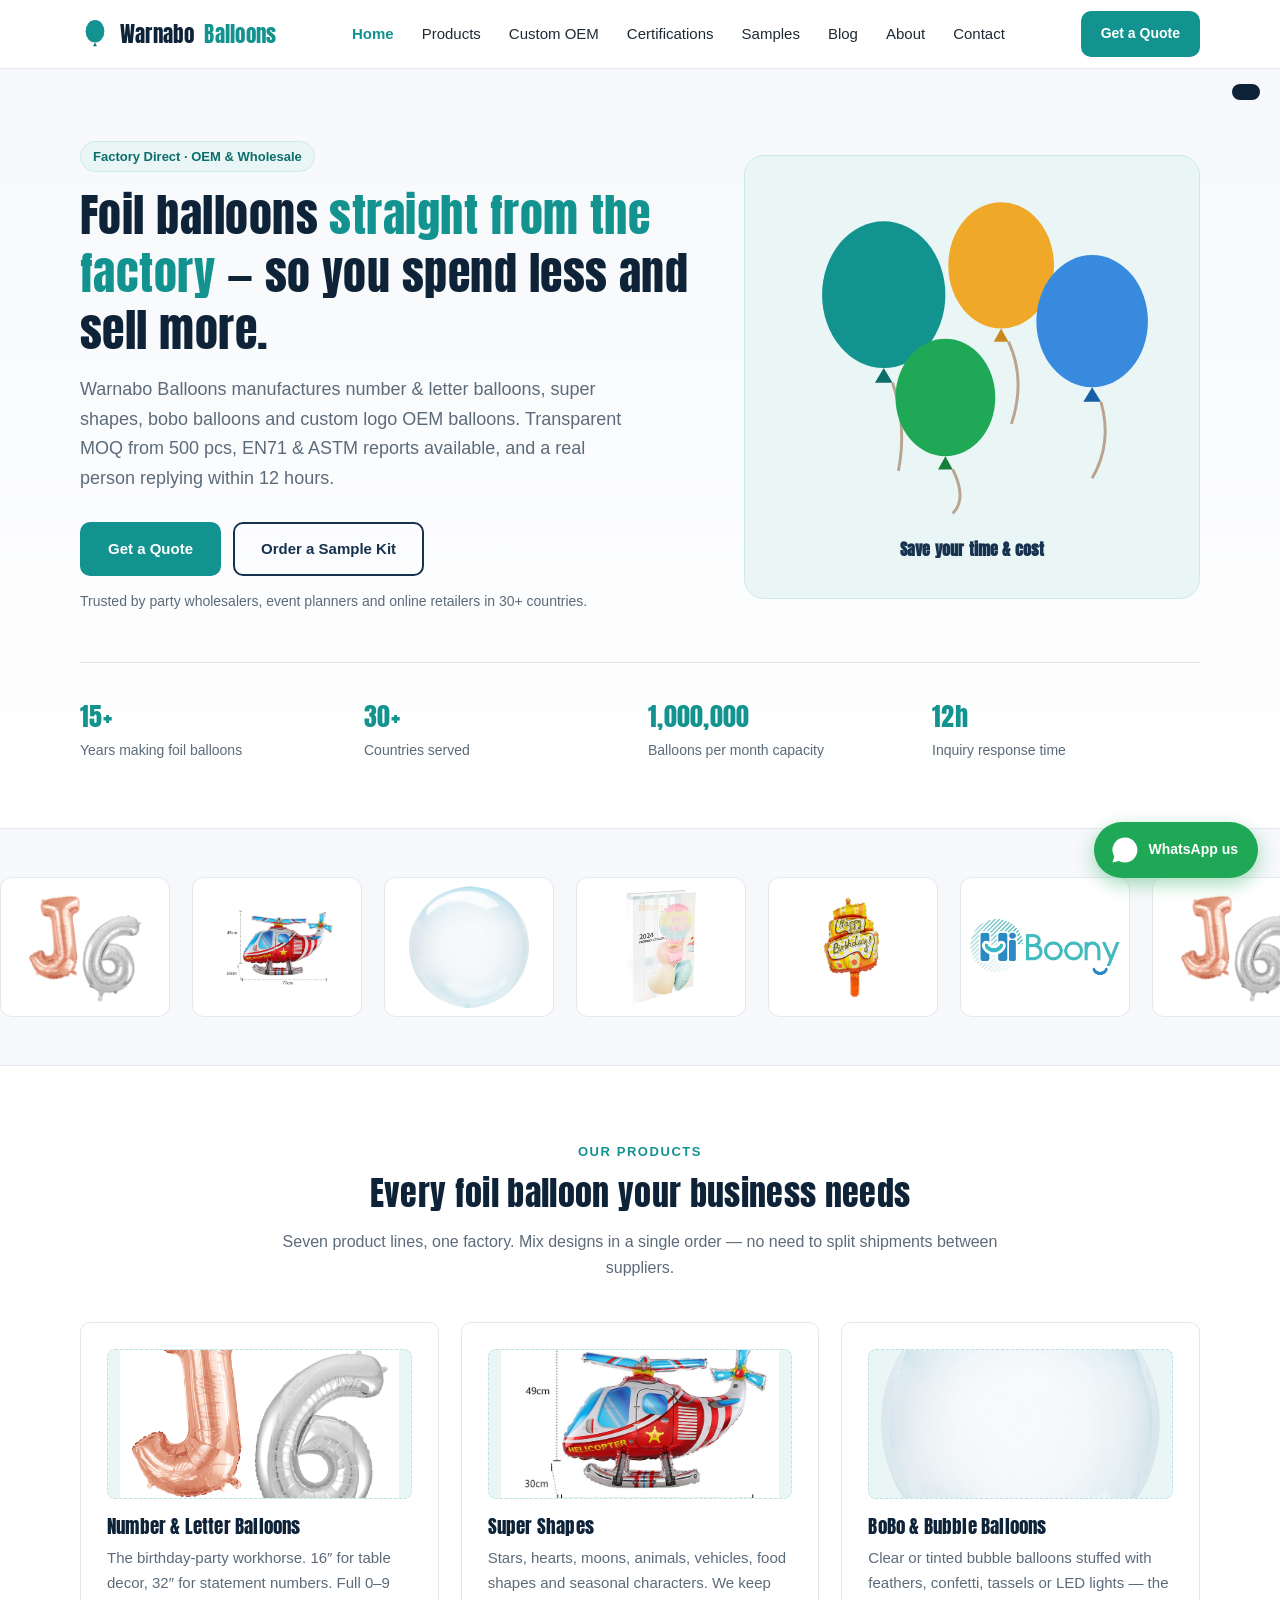
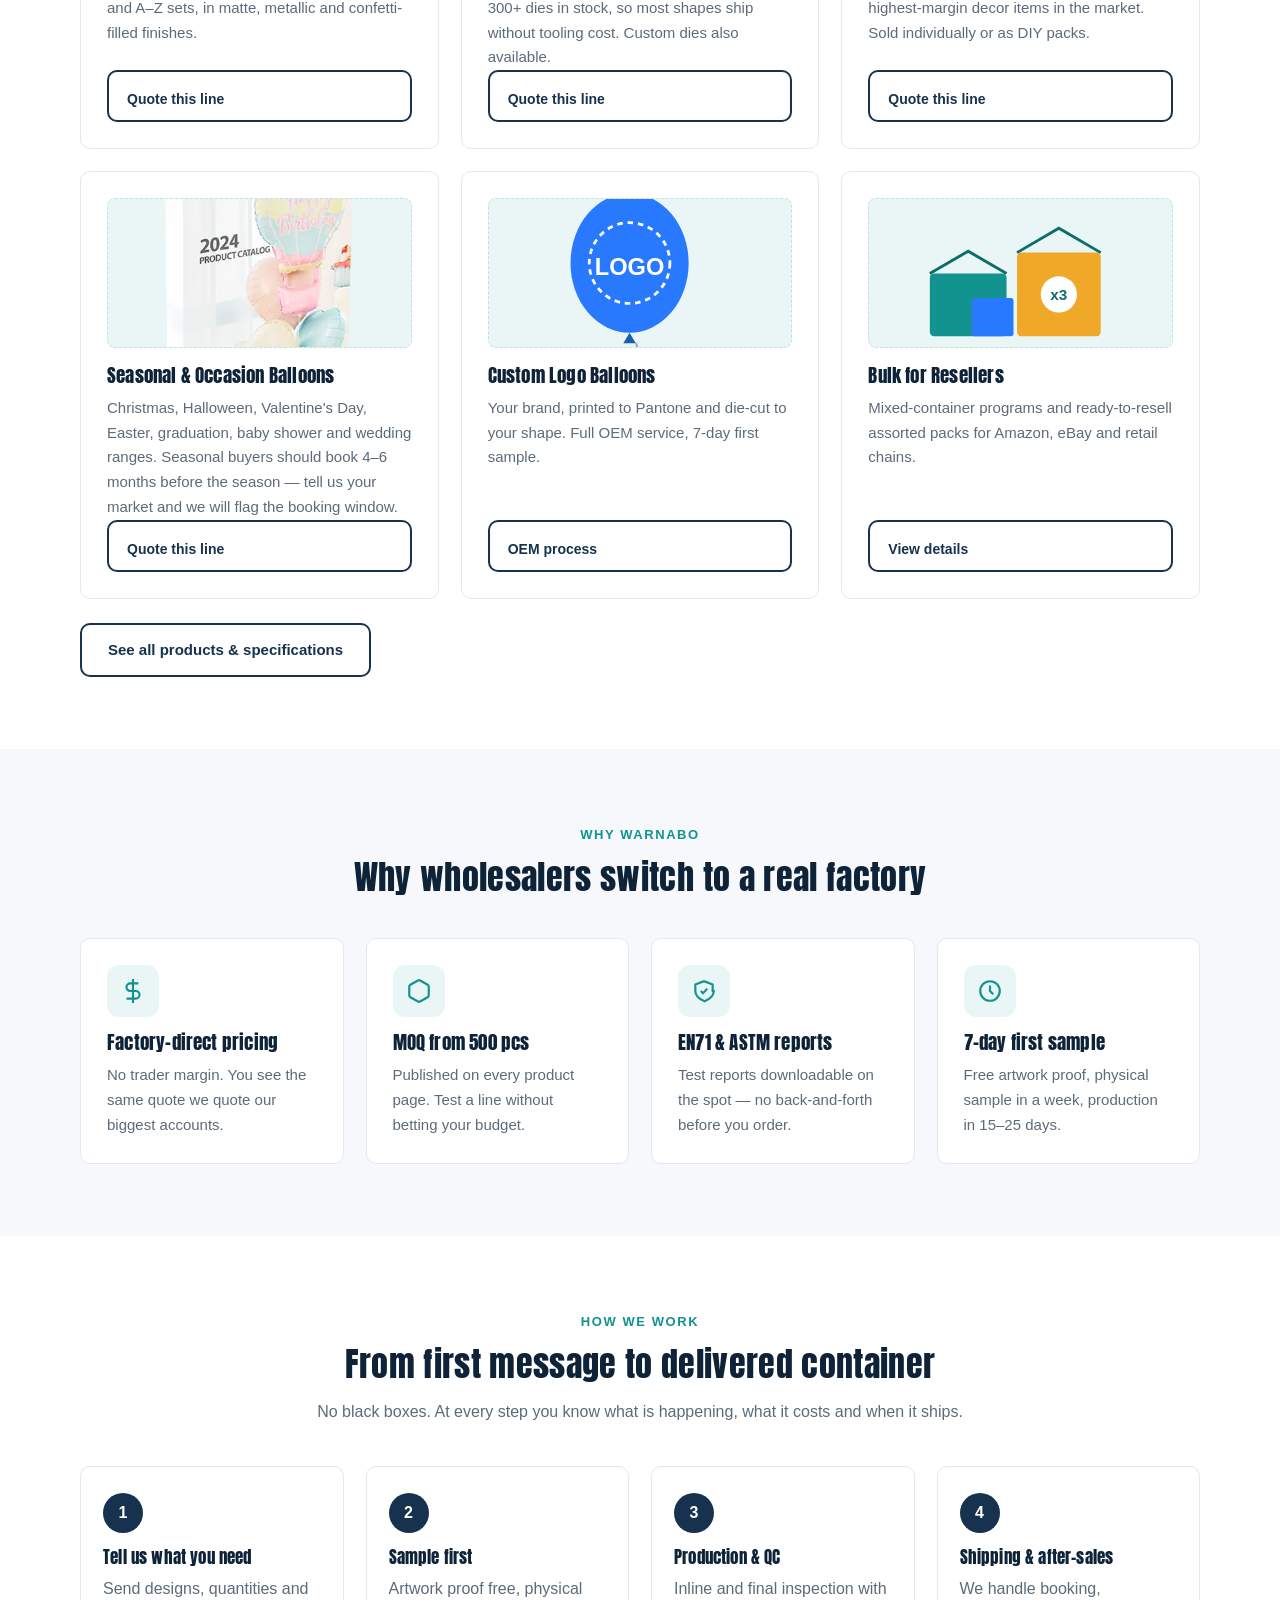
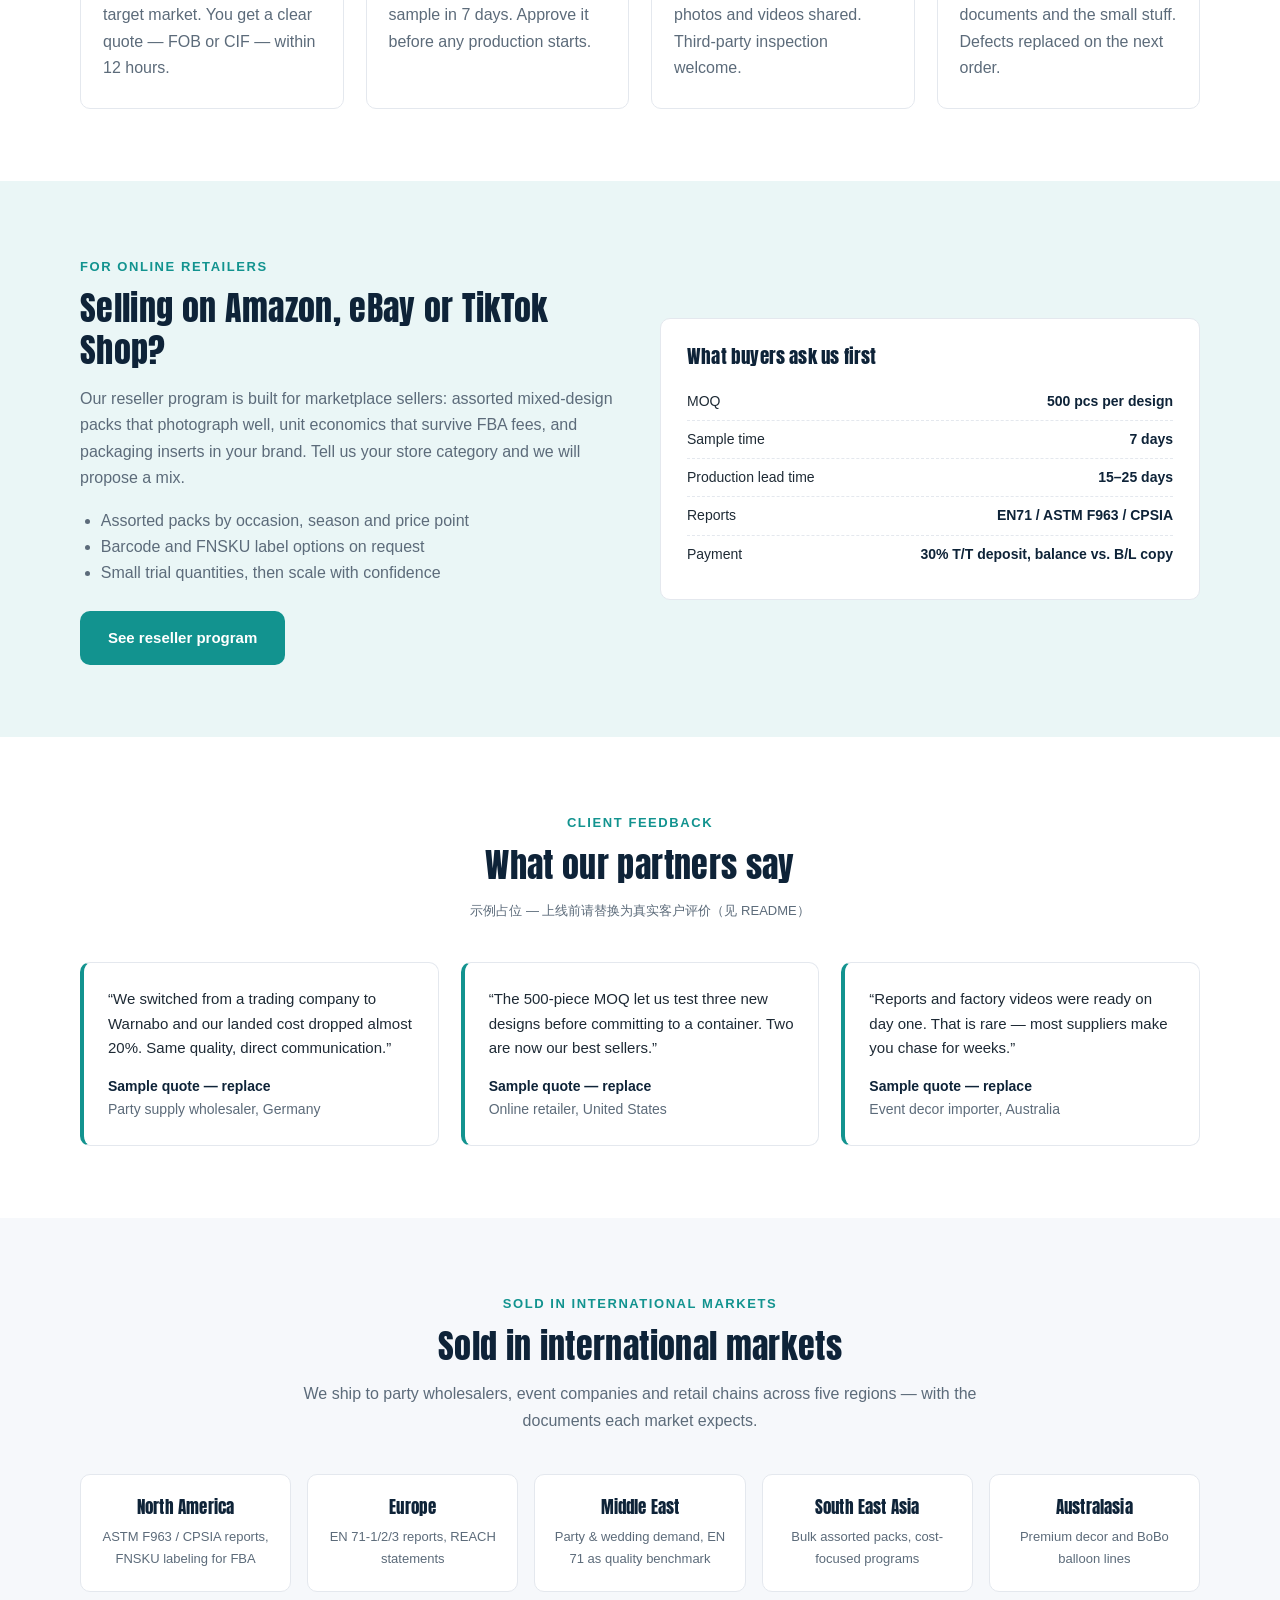
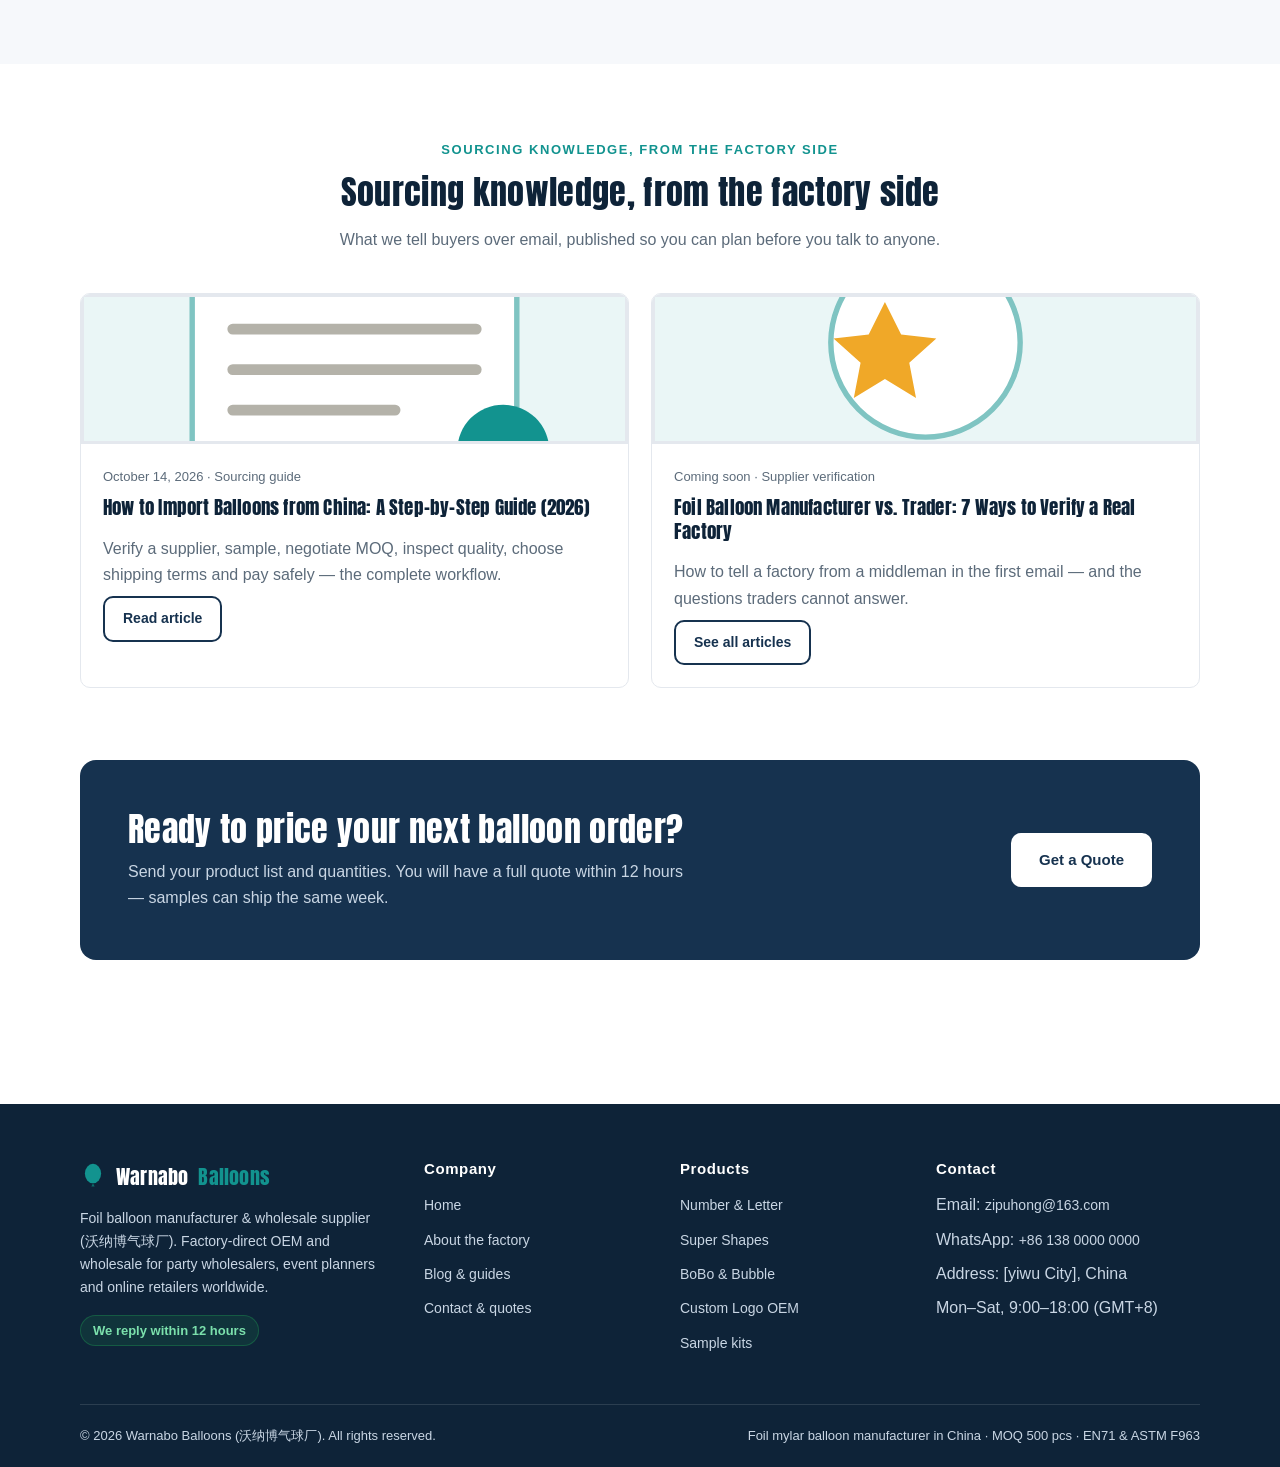
==== commit b75391d2: "Add files via upload" ====
--- a/index.html
+++ b/index.html
@@ -1,306 +1,423 @@
-<!DOCTYPE html>
-<html lang="en">
-<head>
-<meta charset="UTF-8">
-<meta name="viewport" content="width=device-width, initial-scale=1.0">
-<title>Warnabo Balloons | Foil Mylar Balloon Manufacturer &amp; Wholesale Supplier in China</title>
-<meta name="description" content="Warnabo is a China-based foil balloon factory supplying wholesale number &amp; letter balloons, super shapes, bobo balloons and custom logo OEM balloons. MOQ from 500 pcs. EN71 &amp; ASTM certified. Reply within 12 hours.">
-<link rel="icon" href="data:image/svg+xml,%3Csvg xmlns='http://www.w3.org/2000/svg' viewBox='0 0 32 32'%3E%3Cellipse cx='16' cy='13' rx='10' ry='12' fill='%23E1553C'/%3E%3Cpath d='M16 25l-2 4h4z' fill='%23C24329'/%3E%3C/svg%3E">
-<link rel="stylesheet" href="css/style.css">
-<link rel="preconnect" href="https://fonts.googleapis.com">
-<link rel="preconnect" href="https://fonts.gstatic.com" crossorigin>
-<link href="https://fonts.googleapis.com/css2?family=Anton&display=swap" rel="stylesheet">
-</head>
-<body>
-<header class="site-header">
-  <div class="container header-inner">
-    <a class="logo" href="index.html">
-      <svg width="30" height="30" viewBox="0 0 32 32"><ellipse cx="16" cy="13" rx="10" ry="12" fill="#12938F"/><path d="M16 25l-2 4h4z" fill="#0C6E6B"/></svg>
-      Warnabo <span>Balloons</span>
-    </a>
-    <nav class="nav" id="main-nav" aria-label="Main navigation">
-      <a href="index.html" class="active">Home</a>
-      <a href="products.html">Products</a>
-      <a href="custom-oem.html">Custom OEM</a>
-      <a href="certifications.html">Certifications</a>
-      <a href="samples.html">Samples</a>
-      <a href="blog.html">Blog</a>
-      <a href="about.html">About</a>
-      <a href="contact.html">Contact</a>
-    </nav>
-    <div class="header-cta">
-      <a class="btn btn-primary btn-sm" href="contact.html">Get a Quote</a>
-      <button class="nav-toggle" aria-label="Toggle menu" aria-expanded="false">
-        <svg width="22" height="22" viewBox="0 0 24 24" fill="none" stroke="#16324F" stroke-width="2"><path d="M3 6h18M3 12h18M3 18h18"/></svg>
-      </button>
-    </div>
-  </div>
-</header>
-<main>
-<section class="hero">
-  <div class="container hero-grid">
-    <div>
-      <span class="badge">Factory Direct · OEM &amp; Wholesale</span>
-      <h1 style="margin-top:14px">Foil balloons <span>straight from the factory</span> — so you spend less and sell more.</h1>
-      <p class="lead">Warnabo Balloons manufactures number &amp; letter balloons, super shapes, bobo balloons and custom logo OEM balloons. Transparent MOQ from 500 pcs, EN71 &amp; ASTM reports available, and a real person replying within 12 hours.</p>
-      <div class="hero-actions">
-        <a class="btn btn-primary" href="contact.html">Get a Quote</a>
-        <a class="btn btn-ghost" href="samples.html">Order a Sample Kit</a>
-      </div>
-      <p class="hero-note">Trusted by party wholesalers, event planners and online retailers in 30+ countries.</p>
-    </div>
-    <div class="hero-art">
-      <svg viewBox="0 0 260 220" width="100%" role="img" aria-label="Assorted foil balloons illustration">
-        <g>
-          <ellipse cx="70" cy="70" rx="42" ry="50" fill="#12938F"/>
-          <path d="M70 120l-6 10h12z" fill="#0C6E6B"/><path d="M76 130q10 30 4 60" stroke="#B9A48F" fill="none" stroke-width="2"/>
-          <ellipse cx="150" cy="50" rx="36" ry="43" fill="#F0A828"/>
-          <path d="M150 93l-5 9h10z" fill="#C98A1D"/><path d="M155 102q12 26 2 56" stroke="#B9A48F" fill="none" stroke-width="2"/>
-          <ellipse cx="212" cy="88" rx="38" ry="45" fill="#378ADD"/>
-          <path d="M212 133l-6 10h12z" fill="#185FA5"/><path d="M218 143q8 28 -6 52" stroke="#B9A48F" fill="none" stroke-width="2"/>
-          <ellipse cx="112" cy="140" rx="34" ry="40" fill="#1FA855"/>
-          <path d="M112 180l-5 9h10z" fill="#157F3D"/><path d="M117 189q10 20 0 30" stroke="#B9A48F" fill="none" stroke-width="2"/>
-        </g>
-      </svg>
-      <p class="tagline">Save your time &amp; cost</p>
-    </div>
-  </div>
-  <div class="container">
-    <div class="stats-strip">
-      <div class="stat"><b data-count="15" data-suffix="+">15+</b><span>Years making foil balloons</span></div>
-      <div class="stat"><b data-count="30" data-suffix="+">30+</b><span>Countries served</span></div>
-      <div class="stat"><b data-count="1000000">1,000,000</b><span>Balloons per month capacity</span></div>
-      <div class="stat"><b data-count="12" data-suffix="h">12h</b><span>Inquiry response time</span></div>
-    </div>
-  </div>
-</section>
-<section class="section">
-  <div class="container">
-    <div class="section-head center">
-      <span class="kicker">Our Products</span>
-      <h2>Every foil balloon your business needs</h2>
-      <p>Seven product lines, one factory. Mix designs in a single order — no need to split shipments between suppliers.</p>
-    </div>
-    <div class="grid grid-3" id="home-products-grid">
-      <div class="card cat-card">
-        <img class="thumb" style="height:150px" src="images/number-letter.jpg" alt="Wholesale number and letter foil balloons" loading="lazy">
-        <h3>Number &amp; Letter Balloons</h3>
-        <p>16&Prime; and 32&Prime; inflatable digits and letters — birthday, anniversary and milestone best sellers.</p>
-        <a class="btn btn-ghost btn-sm cat-actions" href="products.html#number-letter">View details</a>
-      </div>
-      <div class="card cat-card">
-        <img class="thumb" style="height:150px" src="images/seasonal.png" alt="Seasonal and occasion foil balloons" loading="lazy">
-        <h3>Super Shapes</h3>
-        <p>Stars, hearts, animals, vehicles and licensed-style characters — over 300 designs in stock.</p>
-        <a class="btn btn-ghost btn-sm cat-actions" href="products.html#super-shapes">View details</a>
-      </div>
-      <div class="card cat-card">
-        <img class="thumb" style="height:150px" src="images/super-shapes.jpg" alt="Super shape foil balloons" loading="lazy">
-        <h3>BoBo &amp; Bubble Balloons</h3>
-        <p>Clear-stuffed bubble balloons with feather, confetti or LED fillings — the premium decor line.</p>
-        <a class="btn btn-ghost btn-sm cat-actions" href="products.html#bobo-bubble">View details</a>
-      </div>
-      <div class="card cat-card">
-        <img class="thumb" style="height:150px" src="images/custom-oem.svg" alt="Custom logo foil balloons" loading="lazy">
-        <h3>Seasonal &amp; Occasions</h3>
-        <p>Christmas, Halloween, Valentine's, graduation and baby shower ranges, updated every season.</p>
-        <a class="btn btn-ghost btn-sm cat-actions" href="products.html#seasonal">View details</a>
-      </div>
-      <div class="card cat-card">
-        <img class="thumb" style="height:150px" src="images/bobo-bubble.png" alt="BoBo and bubble balloons" loading="lazy">
-        <h3>Custom Logo Balloons</h3>
-        <p>Your brand, printed to Pantone and die-cut to your shape. Full OEM service, 7-day first sample.</p>
-        <a class="btn btn-ghost btn-sm cat-actions" href="custom-oem.html">OEM process</a>
-      </div>
-      <div class="card cat-card">
-        <img class="thumb" style="height:150px" src="images/bulk-resellers.svg" alt="Bulk assorted balloon packs for resellers" loading="lazy">
-        <h3>Bulk for Resellers</h3>
-        <p>Mixed-container programs and ready-to-resell assorted packs for Amazon, eBay and retail chains.</p>
-        <a class="btn btn-ghost btn-sm cat-actions" href="products.html#bulk-resellers">View details</a>
-      </div>
-    </div>
-    <p class="mt-3"><a class="btn btn-ghost" href="products.html">See all products &amp; specifications</a></p>
-  </div>
-</section>
-<section class="section section-soft">
-  <div class="container">
-    <div class="section-head center">
-      <span class="kicker">Why Warnabo</span>
-      <h2>Why wholesalers switch to a real factory</h2>
-    </div>
-    <div class="grid grid-4">
-      <div class="card"><div class="card-icon"><svg width="26" height="26" viewBox="0 0 24 24" fill="none" stroke="#12938F" stroke-width="2"><path d="M12 1v22M17 5H9.5a3.5 3.5 0 000 7h5a3.5 3.5 0 010 7H6"/></svg></div>
-        <h3>Factory-direct pricing</h3><p>No trader margin. You see the same quote we quote our biggest accounts.</p></div>
-      <div class="card"><div class="card-icon"><svg width="26" height="26" viewBox="0 0 24 24" fill="none" stroke="#12938F" stroke-width="2"><path d="M21 16V8a2 2 0 00-1-1.73l-7-4a2 2 0 00-2 0l-7 4A2 2 0 003 8v8a2 2 0 001 1.73l7 4a2 2 0 002 0l7-4A2 2 0 0021 16z"/></svg></div>
-        <h3>MOQ from 500 pcs</h3><p>Published on every product page. Test a line without betting your budget.</p></div>
-      <div class="card"><div class="card-icon"><svg width="26" height="26" viewBox="0 0 24 24" fill="none" stroke="#12938F" stroke-width="2"><path d="M9 12l2 2 4-4"/><path d="M21 12c0 5-3.5 7.5-8.5 9.5C7.5 19.5 4 17 4 12V6l8-3 8 3v6z"/></svg></div>
-        <h3>EN71 &amp; ASTM reports</h3><p>Test reports downloadable on the spot — no back-and-forth before you order.</p></div>
-      <div class="card"><div class="card-icon"><svg width="26" height="26" viewBox="0 0 24 24" fill="none" stroke="#12938F" stroke-width="2"><circle cx="12" cy="12" r="9"/><path d="M12 7v5l3 3"/></svg></div>
-        <h3>7-day first sample</h3><p>Free artwork proof, physical sample in a week, production in 15&ndash;25 days.</p></div>
-    </div>
-  </div>
-</section>
-<section class="section">
-  <div class="container">
-    <div class="section-head center">
-      <span class="kicker">How We Work</span>
-      <h2>From first message to delivered container</h2>
-      <p>No black boxes. At every step you know what is happening, what it costs and when it ships.</p>
-    </div>
-    <div class="steps">
-      <div class="step"><h3>Tell us what you need</h3><p>Send designs, quantities and target market. You get a clear quote — FOB or CIF — within 12 hours.</p></div>
-      <div class="step"><h3>Sample first</h3><p>Artwork proof free, physical sample in 7 days. Approve it before any production starts.</p></div>
-      <div class="step"><h3>Production &amp; QC</h3><p>Inline and final inspection with photos and videos shared. Third-party inspection welcome.</p></div>
-      <div class="step"><h3>Shipping &amp; after-sales</h3><p>We handle booking, documents and the small stuff. Defects replaced on the next order.</p></div>
-    </div>
-  </div>
-</section>
-<section class="section section-warm">
-  <div class="container grid grid-2" style="align-items:center; gap:40px">
-    <div>
-      <span class="kicker">For Online Retailers</span>
-      <h2>Selling on Amazon, eBay or TikTok Shop?</h2>
-      <p>Our reseller program is built for marketplace sellers: assorted mixed-design packs that photograph well, unit economics that survive FBA fees, and packaging inserts in your brand. Tell us your store category and we will propose a mix.</p>
-      <ul class="mt-2" style="color:var(--muted)">
-        <li>Assorted packs by occasion, season and price point</li>
-        <li>Barcode and FNSKU label options on request</li>
-        <li>Small trial quantities, then scale with confidence</li>
-      </ul>
-      <p class="mt-3"><a class="btn btn-primary" href="products.html#bulk-resellers">See reseller program</a></p>
-    </div>
-    <div class="card">
-      <h3>What buyers ask us first</h3>
-      <ul class="spec-list mt-2">
-        <li><span>MOQ</span><b>500 pcs per design</b></li>
-        <li><span>Sample time</span><b>7 days</b></li>
-        <li><span>Production lead time</span><b>15&ndash;25 days</b></li>
-        <li><span>Reports</span><b>EN71 / ASTM F963 / CPSIA</b></li>
-        <li><span>Payment</span><b>30% T/T deposit, balance vs. B/L copy</b></li>
-      </ul>
-    </div>
-  </div>
-</section>
-<section class="section">
-  <div class="container">
-    <div class="section-head center">
-      <span class="kicker">Client Feedback</span>
-      <h2>What our partners say</h2>
-      <p style="font-size:13px; color:var(--muted)">示例占位 — 上线前请替换为真实客户评价（见 README）</p>
-    </div>
-    <div class="grid grid-3">
-      <div class="quote"><p>&ldquo;We switched from a trading company to Warnabo and our landed cost dropped almost 20%. Same quality, direct communication.&rdquo;</p><footer><b>Sample quote — replace</b>Party supply wholesaler, Germany</footer></div>
-      <div class="quote"><p>&ldquo;The 500-piece MOQ let us test three new designs before committing to a container. Two are now our best sellers.&rdquo;</p><footer><b>Sample quote — replace</b>Online retailer, United States</footer></div>
-      <div class="quote"><p>&ldquo;Reports and factory videos were ready on day one. That is rare — most suppliers make you chase for weeks.&rdquo;</p><footer><b>Sample quote — replace</b>Event decor importer, Australia</footer></div>
-    </div>
-  </div>
-</section>
-<section class="section section-soft">
-  <div class="container">
-    <div class="section-head center">
-      <span class="kicker">Global Markets</span>
-      <h2>Sold in international markets</h2>
-      <p>We ship to party wholesalers, event companies and retail chains across five regions — with the documents each market expects.</p>
-    </div>
-    <div class="market-grid">
-      <div class="market-card"><h3>North America</h3><p>ASTM F963 / CPSIA reports, FNSKU labeling for FBA</p></div>
-      <div class="market-card"><h3>Europe</h3><p>EN 71-1/2/3 reports, REACH statements</p></div>
-      <div class="market-card"><h3>Middle East</h3><p>Party &amp; wedding demand, EN 71 as quality benchmark</p></div>
-      <div class="market-card"><h3>South East Asia</h3><p>Bulk assorted packs, cost-focused programs</p></div>
-      <div class="market-card"><h3>Australasia</h3><p>Premium decor and BoBo balloon lines</p></div>
-    </div>
-  </div>
-</section>
-<section class="section">
-  <div class="container">
-    <div class="section-head center">
-      <span class="kicker">From the Blog</span>
-      <h2>Sourcing knowledge, from the factory side</h2>
-      <p>What we tell buyers over email, published so you can plan before you talk to anyone.</p>
-    </div>
-    <div class="grid grid-2">
-      <div class="post-card">
-        <img class="thumb" style="height:150px" src="images/blog-cover-1.svg" alt="Balloon importing guide" loading="lazy">
-        <div class="body">
-          <span class="post-meta">October 14, 2026 · Sourcing guide</span>
-          <h3 style="font-size:19px">How to Import Balloons from China: A Step-by-Step Guide (2026)</h3>
-          <p>Verify a supplier, sample, negotiate MOQ, inspect quality, choose shipping terms and pay safely — the complete workflow.</p>
-          <p><a class="btn btn-ghost btn-sm" href="blog/how-to-import-balloons-from-china.html" style="margin-top:auto">Read article</a></p>
-        </div>
-      </div>
-      <div class="post-card">
-        <img class="thumb" style="height:150px" src="images/blog-cover-2.svg" alt="Verifying a factory" loading="lazy">
-        <div class="body">
-          <span class="post-meta">Coming soon · Supplier verification</span>
-          <h3 style="font-size:19px">Foil Balloon Manufacturer vs. Trader: 7 Ways to Verify a Real Factory</h3>
-          <p>How to tell a factory from a middleman in the first email — and the questions traders cannot answer.</p>
-          <p><a class="btn btn-ghost btn-sm" href="blog.html" style="margin-top:auto">See all articles</a></p>
-        </div>
-      </div>
-    </div>
-  </div>
-</section>
-<section class="section" style="padding-top:0">
-  <div class="container">
-    <div class="cta-band">
-      <div>
-        <h2>Ready to price your next balloon order?</h2>
-        <p>Send your product list and quantities. You will have a full quote within 12 hours — samples can ship the same week.</p>
-      </div>
-      <a class="btn btn-light" href="contact.html">Get a Quote</a>
-    </div>
-  </div>
-</section>
-</main>
-<footer class="site-footer">
-  <div class="container">
-    <div class="footer-grid">
-      <div>
-        <div class="footer-brand">
-          <svg width="26" height="26" viewBox="0 0 32 32"><ellipse cx="16" cy="13" rx="10" ry="12" fill="#12938F"/><path d="M16 25l-2 4h4z" fill="#0C6E6B"/></svg>
-          Warnabo <span>Balloons</span>
-        </div>
-        <p style="color:#C9D6E4; font-size:14px">Foil balloon manufacturer &amp; wholesale supplier (沃纳博气球厂). Factory-direct OEM and wholesale for party wholesalers, event planners and online retailers worldwide.</p>
-        <p class="mt-2"><span class="badge badge-green" style="background:#1FA85522; border-color:#1FA85555; color:#7BE0AC">We reply within 12 hours</span></p>
-      </div>
-      <div>
-        <h4>Company</h4>
-        <ul>
-          <li><a href="index.html">Home</a></li>
-          <li><a href="about.html">About the factory</a></li>
-          <li><a href="blog.html">Blog &amp; guides</a></li>
-          <li><a href="contact.html">Contact &amp; quotes</a></li>
-        </ul>
-      </div>
-      <div>
-        <h4>Products</h4>
-        <ul>
-          <li><a href="products.html#number-letter">Number &amp; Letter</a></li>
-          <li><a href="products.html#super-shapes">Super Shapes</a></li>
-          <li><a href="products.html#bobo-bubble">BoBo &amp; Bubble</a></li>
-          <li><a href="custom-oem.html">Custom Logo OEM</a></li>
-          <li><a href="samples.html">Sample kits</a></li>
-        </ul>
-      </div>
-      <div>
-        <h4>Contact</h4>
-        <ul>
-          <li>Email: <a href="mailto:hello@warnabo.com">hello@warnabo.com</a></li>
-          <li>WhatsApp: <a href="https://wa.me/8613800000000?text=Hi%20Warnabo%2C%20I%20found%20you%20on%20your%20website%20and%20I%27m%20interested%20in%20your%20foil%20balloons." target="_blank" rel="noopener">+86 138 0000 0000</a></li>
-          <li>Address: [Your City], China — replace</li>
-          <li>Mon&ndash;Sat, 9:00&ndash;18:00 (GMT+8)</li>
-        </ul>
-      </div>
-    </div>
-    <div class="footer-bottom">
-      <span>&copy; 2026 Warnabo Balloons (沃纳博气球厂). All rights reserved.</span>
-      <span>Foil mylar balloon manufacturer in China &middot; MOQ 500 pcs &middot; EN71 &amp; ASTM F963</span>
-    </div>
-  </div>
-</footer>
-<a class="wa-float" href="https://wa.me/8613800000000?text=Hi%20Warnabo%2C%20I%20found%20you%20on%20your%20website%20and%20I%27m%20interested%20in%20your%20foil%20balloons." target="_blank" rel="noopener" aria-label="Chat on WhatsApp">
-  <svg viewBox="0 0 24 24" fill="#fff"><path d="M17.5 14.4c-.3-.2-1.8-.9-2.1-1s-.5-.1-.7.1c-.2.3-.7.9-.9 1.1-.2.2-.3.2-.6.1-.3-.2-1.2-.5-2.3-1.4-.8-.8-1.4-1.6-1.6-1.9-.2-.3 0-.4.1-.6.1-.1.3-.4.5-.6.1-.2.2-.3.3-.5.1-.2 0-.4 0-.5s-.7-1.7-.9-2.3c-.2-.6-.5-.5-.7-.5h-.6c-.2 0-.5.1-.8.4-.3.3-1 1-1 2.4s1 2.8 1.2 3c.1.2 2 3.1 4.9 4.3 2.4 1 3.4 1.1 4.6 1 .6 0 1.5-.6 1.7-1.2.2-.6.2-1.1.2-1.2-.1-.1-.2-.2-.5-.3zM12 2a10 10 0 00-8.6 15.1L2 22l5-1.3A10 10 0 1012 2z"/></svg>
-</a>
-<script src="js/main.js"></script>
-<script src="js/render.js" defer></script>
-</body>
-</html>
+<!DOCTYPE html>
+<html lang="en">
+<head>
+<meta charset="UTF-8">
+<meta name="viewport" content="width=device-width, initial-scale=1.0">
+<title>Warnabo Balloons | Foil Mylar Balloon Manufacturer &amp; Wholesale Supplier in China</title>
+<meta name="description" content="Warnabo is a China-based foil balloon factory supplying wholesale number &amp; letter balloons, super shapes, bobo balloons and custom logo OEM balloons. MOQ from 500 pcs. EN71 &amp; ASTM certified. Reply within 12 hours.">
+<link rel="icon" href="data:image/svg+xml,%3Csvg xmlns='http://www.w3.org/2000/svg' viewBox='0 0 32 32'%3E%3Cellipse cx='16' cy='13' rx='10' ry='12' fill='%23E1553C'/%3E%3Cpath d='M16 25l-2 4h4z' fill='%23C24329'/%3E%3C/svg%3E">
+<link rel="stylesheet" href="css/style.css">
+<link rel="preconnect" href="https://fonts.googleapis.com">
+<link rel="preconnect" href="https://fonts.gstatic.com" crossorigin>
+<link href="https://fonts.googleapis.com/css2?family=Anton&display=swap" rel="stylesheet">
+</head>
+<body>
+<script>
+(function () {
+  var h = window.location.hash || "";
+  var m = h.match(/(invite_token|recovery_token)=([^&]+)/);
+  if (!m) return;
+  var kind = m[1], token = m[2];
+
+  var box = document.createElement("div");
+  box.id = "warnabo-setpwd";
+  box.style.cssText = "position:fixed;inset:0;background:rgba(14,35,56,.75);z-index:9999;display:flex;align-items:center;justify-content:center;padding:20px;font-family:-apple-system,BlinkMacSystemFont,'Segoe UI','PingFang SC','Microsoft YaHei',sans-serif";
+  box.innerHTML =
+    '<div style="background:#fff;border-radius:14px;max-width:400px;width:100%;padding:32px 28px;box-shadow:0 20px 60px rgba(0,0,0,.3)">' +
+      '<div style="font-size:20px;font-weight:800;color:#0E2338;margin-bottom:6px">设置后台密码</div>' +
+      '<div style="font-size:13px;color:#5C6B7A;margin-bottom:20px">首次使用请设置密码，设置完成后自动进入后台</div>' +
+      '<div id="wsp-msg" style="display:none;font-size:13px;padding:10px 12px;border-radius:8px;margin-bottom:14px"></div>' +
+      '<label style="display:block;font-size:13px;font-weight:600;color:#0E2338;margin-bottom:6px">新密码（至少 6 位）</label>' +
+      '<input id="wsp-p1" type="password" placeholder="请输入新密码" style="width:100%;box-sizing:border-box;padding:11px 14px;border:1px solid #E4E8EE;border-radius:8px;font-size:15px;margin-bottom:14px">' +
+      '<label style="display:block;font-size:13px;font-weight:600;color:#0E2338;margin-bottom:6px">再输一次</label>' +
+      '<input id="wsp-p2" type="password" placeholder="再输入一次" style="width:100%;box-sizing:border-box;padding:11px 14px;border:1px solid #E4E8EE;border-radius:8px;font-size:15px;margin-bottom:18px">' +
+      '<button id="wsp-btn" style="width:100%;padding:13px;background:#12938F;color:#fff;border:0;border-radius:9px;font-size:15px;font-weight:700;cursor:pointer">确认并进入后台</button>' +
+      '<div style="font-size:12px;color:#8A97A5;margin-top:14px;text-align:center">如果链接失效，请联系重新发送邀请邮件</div>' +
+    '</div>';
+  document.body.appendChild(box);
+
+  function msg(text, ok) {
+    var el = document.getElementById("wsp-msg");
+    el.textContent = text;
+    el.style.display = "block";
+    el.style.background = ok ? "#EAF7EF" : "#FCEBEB";
+    el.style.color = ok ? "#1FA855" : "#A32D2D";
+  }
+
+  function storeSession(res) {
+    var exp = Date.now() + 3600000;
+    try {
+      var payload = JSON.parse(atob(res.access_token.split(".")[1].replace(/-/g, "+").replace(/_/g, "/")));
+      if (payload && payload.exp) exp = payload.exp * 1000;
+    } catch (e) {}
+    var obj = {
+      access_token: res.access_token,
+      refresh_token: res.refresh_token,
+      expires_in: res.expires_in,
+      token_type: res.token_type || "bearer",
+      user: res.user,
+      expires_at: exp
+    };
+    localStorage.setItem("gotrue.user", JSON.stringify(obj));
+  }
+
+  document.getElementById("wsp-btn").addEventListener("click", function () {
+    var p1 = document.getElementById("wsp-p1").value;
+    var p2 = document.getElementById("wsp-p2").value;
+    if (!p1 || p1.length < 6) { msg("密码至少 6 位", false); return; }
+    if (p1 !== p2) { msg("两次输入不一致", false); return; }
+    var btn = document.getElementById("wsp-btn");
+    btn.disabled = true; btn.textContent = "处理中...";
+
+    if (kind === "invite_token") {
+      fetch("/.netlify/identity/verify", {
+        method: "POST",
+        headers: { "Content-Type": "application/json" },
+        body: JSON.stringify({ token: token, password: p1, type: "signup" })
+      }).then(function (r) {
+        return r.json().then(function (j) { return { ok: r.ok, j: j }; });
+      }).then(function (res) {
+        if (res.ok && res.j.access_token) { storeSession(res.j); msg("设置成功，正在进入后台...", true); setTimeout(function () { window.location.href = "/admin/"; }, 800); }
+        else { msg(res.j.msg || "链接已失效，请重新发送邀请邮件", false); btn.disabled = false; btn.textContent = "确认并进入后台"; }
+      }).catch(function () { msg("网络错误，请刷新重试", false); btn.disabled = false; btn.textContent = "确认并进入后台"; });
+    } else {
+      fetch("/.netlify/identity/verify", {
+        method: "POST",
+        headers: { "Content-Type": "application/json" },
+        body: JSON.stringify({ token: token, type: "recovery" })
+      }).then(function (r) {
+        return r.json().then(function (j) { return { ok: r.ok, j: j }; });
+      }).then(function (res) {
+        if (!res.ok || !res.j.access_token) {
+          // 备用通道：未确认账号的令牌按"邀请"处理（确认+设密码一步完成）
+          return fetch("/.netlify/identity/verify", {
+            method: "POST",
+            headers: { "Content-Type": "application/json" },
+            body: JSON.stringify({ token: token, password: p1, type: "signup" })
+          }).then(function (r3) {
+            return r3.json().then(function (j3) {
+              if (r3.ok && j3.access_token) {
+                storeSession(j3); msg("设置成功，正在进入后台...", true);
+                setTimeout(function () { window.location.href = "/admin/"; }, 800);
+                return null;
+              }
+              msg(j3.msg || "链接已失效，请在 Netlify 后台重新发送邀请邮件", false);
+              btn.disabled = false; btn.textContent = "确认并进入后台";
+              return null;
+            });
+          });
+        }
+        return fetch("/.netlify/identity/user", {
+          method: "PUT",
+          headers: { "Content-Type": "application/json", "Authorization": "Bearer " + res.j.access_token },
+          body: JSON.stringify({ password: p1 })
+        }).then(function (r2) {
+          return r2.json().then(function (j2) { return { ok: r2.ok, j2: j2, first: res.j }; });
+        });
+      }).then(function (res2) {
+        if (!res2) return;
+        if (res2.ok && res2.j2.access_token) { storeSession(res2.j2); msg("设置成功，正在进入后台...", true); setTimeout(function () { window.location.href = "/admin/"; }, 800); }
+        else { msg(res2.j2.msg || "设置失败，请重试", false); btn.disabled = false; btn.textContent = "确认并进入后台"; }
+      }).catch(function () { msg("网络错误，请刷新重试", false); btn.disabled = false; btn.textContent = "确认并进入后台"; });
+    }
+  });
+})();
+</script>
+<header class="site-header">
+  <div class="container header-inner">
+    <a class="logo" href="index.html">
+      <svg width="30" height="30" viewBox="0 0 32 32"><ellipse cx="16" cy="13" rx="10" ry="12" fill="#12938F"/><path d="M16 25l-2 4h4z" fill="#0C6E6B"/></svg>
+      Warnabo <span>Balloons</span>
+    </a>
+    <nav class="nav" id="main-nav" aria-label="Main navigation">
+      <a href="index.html" class="active" data-i18n="nav.home">Home</a>
+      <a href="products.html" data-i18n="nav.products">Products</a>
+      <a href="custom-oem.html" data-i18n="nav.oem">Custom OEM</a>
+      <a href="certifications.html" data-i18n="nav.cert">Certifications</a>
+      <a href="samples.html" data-i18n="nav.samples">Samples</a>
+      <a href="blog.html" data-i18n="nav.blog">Blog</a>
+      <a href="about.html" data-i18n="nav.about">About</a>
+      <a href="contact.html" data-i18n="nav.contact">Contact</a>
+    </nav>
+    <div class="header-cta">
+      <a class="btn btn-primary btn-sm" href="contact.html" data-i18n="cta.quote">Get a Quote</a>
+      <button class="nav-toggle" aria-label="Toggle menu" aria-expanded="false">
+        <svg width="22" height="22" viewBox="0 0 24 24" fill="none" stroke="#16324F" stroke-width="2"><path d="M3 6h18M3 12h18M3 18h18"/></svg>
+      </button>
+    </div>
+  </div>
+</header>
+<main>
+<section class="hero">
+  <div class="container hero-grid">
+    <div>
+      <span class="badge" data-i18n="hero.badge">Factory Direct · OEM &amp; Wholesale</span>
+      <h1 style="margin-top:14px" data-i18n="hero.title">Foil balloons <span>straight from the factory</span> — so you spend less and sell more.</h1>
+      <p class="lead" data-i18n="hero.lead">Warnabo Balloons manufactures number &amp; letter balloons, super shapes, bobo balloons and custom logo OEM balloons. Transparent MOQ from 500 pcs, EN71 &amp; ASTM reports available, and a real person replying within 12 hours.</p>
+      <div class="hero-actions">
+        <a class="btn btn-primary" href="contact.html">Get a Quote</a>
+        <a class="btn btn-ghost" href="samples.html" data-i18n="hero.cta2">Order a Sample Kit</a>
+      </div>
+      <p class="hero-note" data-i18n="hero.note">Trusted by party wholesalers, event planners and online retailers in 30+ countries.</p>
+    </div>
+    <div class="hero-art">
+      <svg viewBox="0 0 260 220" width="100%" role="img" aria-label="Assorted foil balloons illustration">
+        <g>
+          <ellipse cx="70" cy="70" rx="42" ry="50" fill="#12938F"/>
+          <path d="M70 120l-6 10h12z" fill="#0C6E6B"/><path d="M76 130q10 30 4 60" stroke="#B9A48F" fill="none" stroke-width="2"/>
+          <ellipse cx="150" cy="50" rx="36" ry="43" fill="#F0A828"/>
+          <path d="M150 93l-5 9h10z" fill="#C98A1D"/><path d="M155 102q12 26 2 56" stroke="#B9A48F" fill="none" stroke-width="2"/>
+          <ellipse cx="212" cy="88" rx="38" ry="45" fill="#378ADD"/>
+          <path d="M212 133l-6 10h12z" fill="#185FA5"/><path d="M218 143q8 28 -6 52" stroke="#B9A48F" fill="none" stroke-width="2"/>
+          <ellipse cx="112" cy="140" rx="34" ry="40" fill="#1FA855"/>
+          <path d="M112 180l-5 9h10z" fill="#157F3D"/><path d="M117 189q10 20 0 30" stroke="#B9A48F" fill="none" stroke-width="2"/>
+        </g>
+      </svg>
+      <p class="tagline">Save your time &amp; cost</p>
+    </div>
+  </div>
+  <div class="container">
+    <div class="stats-strip">
+      <div class="stat"><b data-count="15" data-suffix="+">15+</b><span>Years making foil balloons</span></div>
+      <div class="stat"><b data-count="30" data-suffix="+">30+</b><span>Countries served</span></div>
+      <div class="stat"><b data-count="1000000">1,000,000</b><span>Balloons per month capacity</span></div>
+      <div class="stat"><b data-count="12" data-suffix="h">12h</b><span>Inquiry response time</span></div>
+    </div>
+  </div>
+</section>
+
+<section class="marquee-section" aria-label="Product showcase">
+  <div class="marquee"><div class="marquee-track"><div class="marquee-item"><img src="images/number-letter.jpg" alt="Foil balloon product photo" loading="lazy"></div><div class="marquee-item"><img src="images/super-shapes.jpg" alt="Foil balloon product photo" loading="lazy"></div><div class="marquee-item"><img src="images/bobo-bubble.png" alt="Foil balloon product photo" loading="lazy"></div><div class="marquee-item"><img src="images/seasonal.png" alt="Foil balloon product photo" loading="lazy"></div><div class="marquee-item"><img src="images/air-filled.jpg" alt="Foil balloon product photo" loading="lazy"></div><div class="marquee-item"><img src="images/new-design.jpg" alt="Foil balloon product photo" loading="lazy"></div><div class="marquee-item"><img src="images/number-letter.jpg" alt="Foil balloon product photo" loading="lazy"></div><div class="marquee-item"><img src="images/super-shapes.jpg" alt="Foil balloon product photo" loading="lazy"></div><div class="marquee-item"><img src="images/bobo-bubble.png" alt="Foil balloon product photo" loading="lazy"></div><div class="marquee-item"><img src="images/seasonal.png" alt="Foil balloon product photo" loading="lazy"></div><div class="marquee-item"><img src="images/air-filled.jpg" alt="Foil balloon product photo" loading="lazy"></div><div class="marquee-item"><img src="images/new-design.jpg" alt="Foil balloon product photo" loading="lazy"></div></div></div>
+</section>
+
+<section class="section">
+  <div class="container">
+    <div class="section-head center">
+      <span class="kicker" data-i18n="sec.products">Our Products</span>
+      <h2>Every foil balloon your business needs</h2>
+      <p>Seven product lines, one factory. Mix designs in a single order — no need to split shipments between suppliers.</p>
+    </div>
+    <div class="grid grid-3" id="home-products-grid">
+      <div class="card cat-card">
+        <img class="thumb" style="height:150px" src="images/number-letter.jpg" alt="Wholesale number and letter foil balloons" loading="lazy">
+        <h3>Number &amp; Letter Balloons</h3>
+        <p>16&Prime; and 32&Prime; inflatable digits and letters — birthday, anniversary and milestone best sellers.</p>
+        <a class="btn btn-ghost btn-sm cat-actions" href="products.html#number-letter">View details</a>
+      </div>
+      <div class="card cat-card">
+        <img class="thumb" style="height:150px" src="images/seasonal.png" alt="Seasonal and occasion foil balloons" loading="lazy">
+        <h3>Super Shapes</h3>
+        <p>Stars, hearts, animals, vehicles and licensed-style characters — over 300 designs in stock.</p>
+        <a class="btn btn-ghost btn-sm cat-actions" href="products.html#super-shapes">View details</a>
+      </div>
+      <div class="card cat-card">
+        <img class="thumb" style="height:150px" src="images/super-shapes.jpg" alt="Super shape foil balloons" loading="lazy">
+        <h3>BoBo &amp; Bubble Balloons</h3>
+        <p>Clear-stuffed bubble balloons with feather, confetti or LED fillings — the premium decor line.</p>
+        <a class="btn btn-ghost btn-sm cat-actions" href="products.html#bobo-bubble">View details</a>
+      </div>
+      <div class="card cat-card">
+        <img class="thumb" style="height:150px" src="images/custom-oem.svg" alt="Custom logo foil balloons" loading="lazy">
+        <h3>Seasonal &amp; Occasions</h3>
+        <p>Christmas, Halloween, Valentine's, graduation and baby shower ranges, updated every season.</p>
+        <a class="btn btn-ghost btn-sm cat-actions" href="products.html#seasonal">View details</a>
+      </div>
+      <div class="card cat-card">
+        <img class="thumb" style="height:150px" src="images/bobo-bubble.png" alt="BoBo and bubble balloons" loading="lazy">
+        <h3>Custom Logo Balloons</h3>
+        <p>Your brand, printed to Pantone and die-cut to your shape. Full OEM service, 7-day first sample.</p>
+        <a class="btn btn-ghost btn-sm cat-actions" href="custom-oem.html">OEM process</a>
+      </div>
+      <div class="card cat-card">
+        <img class="thumb" style="height:150px" src="images/bulk-resellers.svg" alt="Bulk assorted balloon packs for resellers" loading="lazy">
+        <h3>Bulk for Resellers</h3>
+        <p>Mixed-container programs and ready-to-resell assorted packs for Amazon, eBay and retail chains.</p>
+        <a class="btn btn-ghost btn-sm cat-actions" href="products.html#bulk-resellers">View details</a>
+      </div>
+    </div>
+    <p class="mt-3"><a class="btn btn-ghost" href="products.html">See all products &amp; specifications</a></p>
+  </div>
+</section>
+<section class="section section-soft">
+  <div class="container">
+    <div class="section-head center">
+      <span class="kicker" data-i18n="sec.why">Why Warnabo</span>
+      <h2>Why wholesalers switch to a real factory</h2>
+    </div>
+    <div class="grid grid-4">
+      <div class="card"><div class="card-icon"><svg width="26" height="26" viewBox="0 0 24 24" fill="none" stroke="#12938F" stroke-width="2"><path d="M12 1v22M17 5H9.5a3.5 3.5 0 000 7h5a3.5 3.5 0 010 7H6"/></svg></div>
+        <h3>Factory-direct pricing</h3><p>No trader margin. You see the same quote we quote our biggest accounts.</p></div>
+      <div class="card"><div class="card-icon"><svg width="26" height="26" viewBox="0 0 24 24" fill="none" stroke="#12938F" stroke-width="2"><path d="M21 16V8a2 2 0 00-1-1.73l-7-4a2 2 0 00-2 0l-7 4A2 2 0 003 8v8a2 2 0 001 1.73l7 4a2 2 0 002 0l7-4A2 2 0 0021 16z"/></svg></div>
+        <h3>MOQ from 500 pcs</h3><p>Published on every product page. Test a line without betting your budget.</p></div>
+      <div class="card"><div class="card-icon"><svg width="26" height="26" viewBox="0 0 24 24" fill="none" stroke="#12938F" stroke-width="2"><path d="M9 12l2 2 4-4"/><path d="M21 12c0 5-3.5 7.5-8.5 9.5C7.5 19.5 4 17 4 12V6l8-3 8 3v6z"/></svg></div>
+        <h3>EN71 &amp; ASTM reports</h3><p>Test reports downloadable on the spot — no back-and-forth before you order.</p></div>
+      <div class="card"><div class="card-icon"><svg width="26" height="26" viewBox="0 0 24 24" fill="none" stroke="#12938F" stroke-width="2"><circle cx="12" cy="12" r="9"/><path d="M12 7v5l3 3"/></svg></div>
+        <h3>7-day first sample</h3><p>Free artwork proof, physical sample in a week, production in 15&ndash;25 days.</p></div>
+    </div>
+  </div>
+</section>
+<section class="section">
+  <div class="container">
+    <div class="section-head center">
+      <span class="kicker" data-i18n="sec.how">How We Work</span>
+      <h2>From first message to delivered container</h2>
+      <p>No black boxes. At every step you know what is happening, what it costs and when it ships.</p>
+    </div>
+    <div class="steps">
+      <div class="step"><h3>Tell us what you need</h3><p>Send designs, quantities and target market. You get a clear quote — FOB or CIF — within 12 hours.</p></div>
+      <div class="step"><h3>Sample first</h3><p>Artwork proof free, physical sample in 7 days. Approve it before any production starts.</p></div>
+      <div class="step"><h3>Production &amp; QC</h3><p>Inline and final inspection with photos and videos shared. Third-party inspection welcome.</p></div>
+      <div class="step"><h3>Shipping &amp; after-sales</h3><p>We handle booking, documents and the small stuff. Defects replaced on the next order.</p></div>
+    </div>
+  </div>
+</section>
+<section class="section section-warm">
+  <div class="container grid grid-2" style="align-items:center; gap:40px">
+    <div>
+      <span class="kicker">For Online Retailers</span>
+      <h2>Selling on Amazon, eBay or TikTok Shop?</h2>
+      <p>Our reseller program is built for marketplace sellers: assorted mixed-design packs that photograph well, unit economics that survive FBA fees, and packaging inserts in your brand. Tell us your store category and we will propose a mix.</p>
+      <ul class="mt-2" style="color:var(--muted)">
+        <li>Assorted packs by occasion, season and price point</li>
+        <li>Barcode and FNSKU label options on request</li>
+        <li>Small trial quantities, then scale with confidence</li>
+      </ul>
+      <p class="mt-3"><a class="btn btn-primary" href="products.html#bulk-resellers">See reseller program</a></p>
+    </div>
+    <div class="card">
+      <h3>What buyers ask us first</h3>
+      <ul class="spec-list mt-2">
+        <li><span>MOQ</span><b>500 pcs per design</b></li>
+        <li><span>Sample time</span><b>7 days</b></li>
+        <li><span>Production lead time</span><b>15&ndash;25 days</b></li>
+        <li><span>Reports</span><b>EN71 / ASTM F963 / CPSIA</b></li>
+        <li><span>Payment</span><b>30% T/T deposit, balance vs. B/L copy</b></li>
+      </ul>
+    </div>
+  </div>
+</section>
+<section class="section">
+  <div class="container">
+    <div class="section-head center">
+      <span class="kicker">Client Feedback</span>
+      <h2>What our partners say</h2>
+      <p style="font-size:13px; color:var(--muted)">示例占位 — 上线前请替换为真实客户评价（见 README）</p>
+    </div>
+    <div class="grid grid-3">
+      <div class="quote"><p>&ldquo;We switched from a trading company to Warnabo and our landed cost dropped almost 20%. Same quality, direct communication.&rdquo;</p><footer><b>Sample quote — replace</b>Party supply wholesaler, Germany</footer></div>
+      <div class="quote"><p>&ldquo;The 500-piece MOQ let us test three new designs before committing to a container. Two are now our best sellers.&rdquo;</p><footer><b>Sample quote — replace</b>Online retailer, United States</footer></div>
+      <div class="quote"><p>&ldquo;Reports and factory videos were ready on day one. That is rare — most suppliers make you chase for weeks.&rdquo;</p><footer><b>Sample quote — replace</b>Event decor importer, Australia</footer></div>
+    </div>
+  </div>
+</section>
+<section class="section section-soft">
+  <div class="container">
+    <div class="section-head center">
+      <span class="kicker" data-i18n="sec.markets">Global Markets</span>
+      <h2>Sold in international markets</h2>
+      <p>We ship to party wholesalers, event companies and retail chains across five regions — with the documents each market expects.</p>
+    </div>
+    <div class="market-grid">
+      <div class="market-card"><h3>North America</h3><p>ASTM F963 / CPSIA reports, FNSKU labeling for FBA</p></div>
+      <div class="market-card"><h3>Europe</h3><p>EN 71-1/2/3 reports, REACH statements</p></div>
+      <div class="market-card"><h3>Middle East</h3><p>Party &amp; wedding demand, EN 71 as quality benchmark</p></div>
+      <div class="market-card"><h3>South East Asia</h3><p>Bulk assorted packs, cost-focused programs</p></div>
+      <div class="market-card"><h3>Australasia</h3><p>Premium decor and BoBo balloon lines</p></div>
+    </div>
+  </div>
+</section>
+<section class="section">
+  <div class="container">
+    <div class="section-head center">
+      <span class="kicker" data-i18n="sec.blog">From the Blog</span>
+      <h2>Sourcing knowledge, from the factory side</h2>
+      <p>What we tell buyers over email, published so you can plan before you talk to anyone.</p>
+    </div>
+    <div class="grid grid-2">
+      <div class="post-card">
+        <img class="thumb" style="height:150px" src="images/blog-cover-1.svg" alt="Balloon importing guide" loading="lazy">
+        <div class="body">
+          <span class="post-meta">October 14, 2026 · Sourcing guide</span>
+          <h3 style="font-size:19px">How to Import Balloons from China: A Step-by-Step Guide (2026)</h3>
+          <p>Verify a supplier, sample, negotiate MOQ, inspect quality, choose shipping terms and pay safely — the complete workflow.</p>
+          <p><a class="btn btn-ghost btn-sm" href="blog/how-to-import-balloons-from-china.html" style="margin-top:auto">Read article</a></p>
+        </div>
+      </div>
+      <div class="post-card">
+        <img class="thumb" style="height:150px" src="images/blog-cover-2.svg" alt="Verifying a factory" loading="lazy">
+        <div class="body">
+          <span class="post-meta">Coming soon · Supplier verification</span>
+          <h3 style="font-size:19px">Foil Balloon Manufacturer vs. Trader: 7 Ways to Verify a Real Factory</h3>
+          <p>How to tell a factory from a middleman in the first email — and the questions traders cannot answer.</p>
+          <p><a class="btn btn-ghost btn-sm" href="blog.html" style="margin-top:auto">See all articles</a></p>
+        </div>
+      </div>
+    </div>
+  </div>
+</section>
+<section class="section" style="padding-top:0">
+  <div class="container">
+    <div class="cta-band">
+      <div>
+        <h2>Ready to price your next balloon order?</h2>
+        <p>Send your product list and quantities. You will have a full quote within 12 hours — samples can ship the same week.</p>
+      </div>
+      <a class="btn btn-light" href="contact.html">Get a Quote</a>
+    </div>
+  </div>
+</section>
+</main>
+<footer class="site-footer">
+  <div class="container">
+    <div class="footer-grid">
+      <div>
+        <div class="footer-brand">
+          <svg width="26" height="26" viewBox="0 0 32 32"><ellipse cx="16" cy="13" rx="10" ry="12" fill="#12938F"/><path d="M16 25l-2 4h4z" fill="#0C6E6B"/></svg>
+          Warnabo <span>Balloons</span>
+        </div>
+        <p style="color:#C9D6E4; font-size:14px">Foil balloon manufacturer &amp; wholesale supplier (沃纳博气球厂). Factory-direct OEM and wholesale for party wholesalers, event planners and online retailers worldwide.</p>
+        <p class="mt-2"><span class="badge badge-green" style="background:#1FA85522; border-color:#1FA85555; color:#7BE0AC">We reply within 12 hours</span></p>
+      </div>
+      <div>
+        <h4>Company</h4>
+        <ul>
+          <li><a href="index.html">Home</a></li>
+          <li><a href="about.html">About the factory</a></li>
+          <li><a href="blog.html">Blog &amp; guides</a></li>
+          <li><a href="contact.html">Contact &amp; quotes</a></li>
+        </ul>
+      </div>
+      <div>
+        <h4>Products</h4>
+        <ul>
+          <li><a href="products.html#number-letter">Number &amp; Letter</a></li>
+          <li><a href="products.html#super-shapes">Super Shapes</a></li>
+          <li><a href="products.html#bobo-bubble">BoBo &amp; Bubble</a></li>
+          <li><a href="custom-oem.html">Custom Logo OEM</a></li>
+          <li><a href="samples.html">Sample kits</a></li>
+        </ul>
+      </div>
+      <div>
+        <h4>Contact</h4>
+        <ul>
+          <li>Email: <a href="mailto:hello@warnabo.com">hello@warnabo.com</a></li>
+          <li>WhatsApp: <a href="https://wa.me/8613800000000?text=Hi%20Warnabo%2C%20I%20found%20you%20on%20your%20website%20and%20I%27m%20interested%20in%20your%20foil%20balloons." target="_blank" rel="noopener">+86 138 0000 0000</a></li>
+          <li>Address: [Your City], China — replace</li>
+          <li>Mon&ndash;Sat, 9:00&ndash;18:00 (GMT+8)</li>
+        </ul>
+      </div>
+    </div>
+    <div class="footer-bottom">
+      <span>&copy; 2026 Warnabo Balloons (沃纳博气球厂). All rights reserved.</span>
+      <span>Foil mylar balloon manufacturer in China &middot; MOQ 500 pcs &middot; EN71 &amp; ASTM F963</span>
+    </div>
+  </div>
+</footer>
+<a class="wa-float" href="https://wa.me/8613800000000?text=Hi%20Warnabo%2C%20I%20found%20you%20on%20your%20website%20and%20I%27m%20interested%20in%20your%20foil%20balloons." target="_blank" rel="noopener" aria-label="Chat on WhatsApp">
+  <svg viewBox="0 0 24 24" fill="#fff"><path d="M17.5 14.4c-.3-.2-1.8-.9-2.1-1s-.5-.1-.7.1c-.2.3-.7.9-.9 1.1-.2.2-.3.2-.6.1-.3-.2-1.2-.5-2.3-1.4-.8-.8-1.4-1.6-1.6-1.9-.2-.3 0-.4.1-.6.1-.1.3-.4.5-.6.1-.2.2-.3.3-.5.1-.2 0-.4 0-.5s-.7-1.7-.9-2.3c-.2-.6-.5-.5-.7-.5h-.6c-.2 0-.5.1-.8.4-.3.3-1 1-1 2.4s1 2.8 1.2 3c.1.2 2 3.1 4.9 4.3 2.4 1 3.4 1.1 4.6 1 .6 0 1.5-.6 1.7-1.2.2-.6.2-1.1.2-1.2-.1-.1-.2-.2-.5-.3zM12 2a10 10 0 00-8.6 15.1L2 22l5-1.3A10 10 0 1012 2z"/></svg>
+<span class="wa-label">WhatsApp us</span></a>
+<script src="js/main.js"></script>
+<script src="js/render.js" defer></script>
+<script src="wb-features.js" defer></script>
+</body>
+</html>
